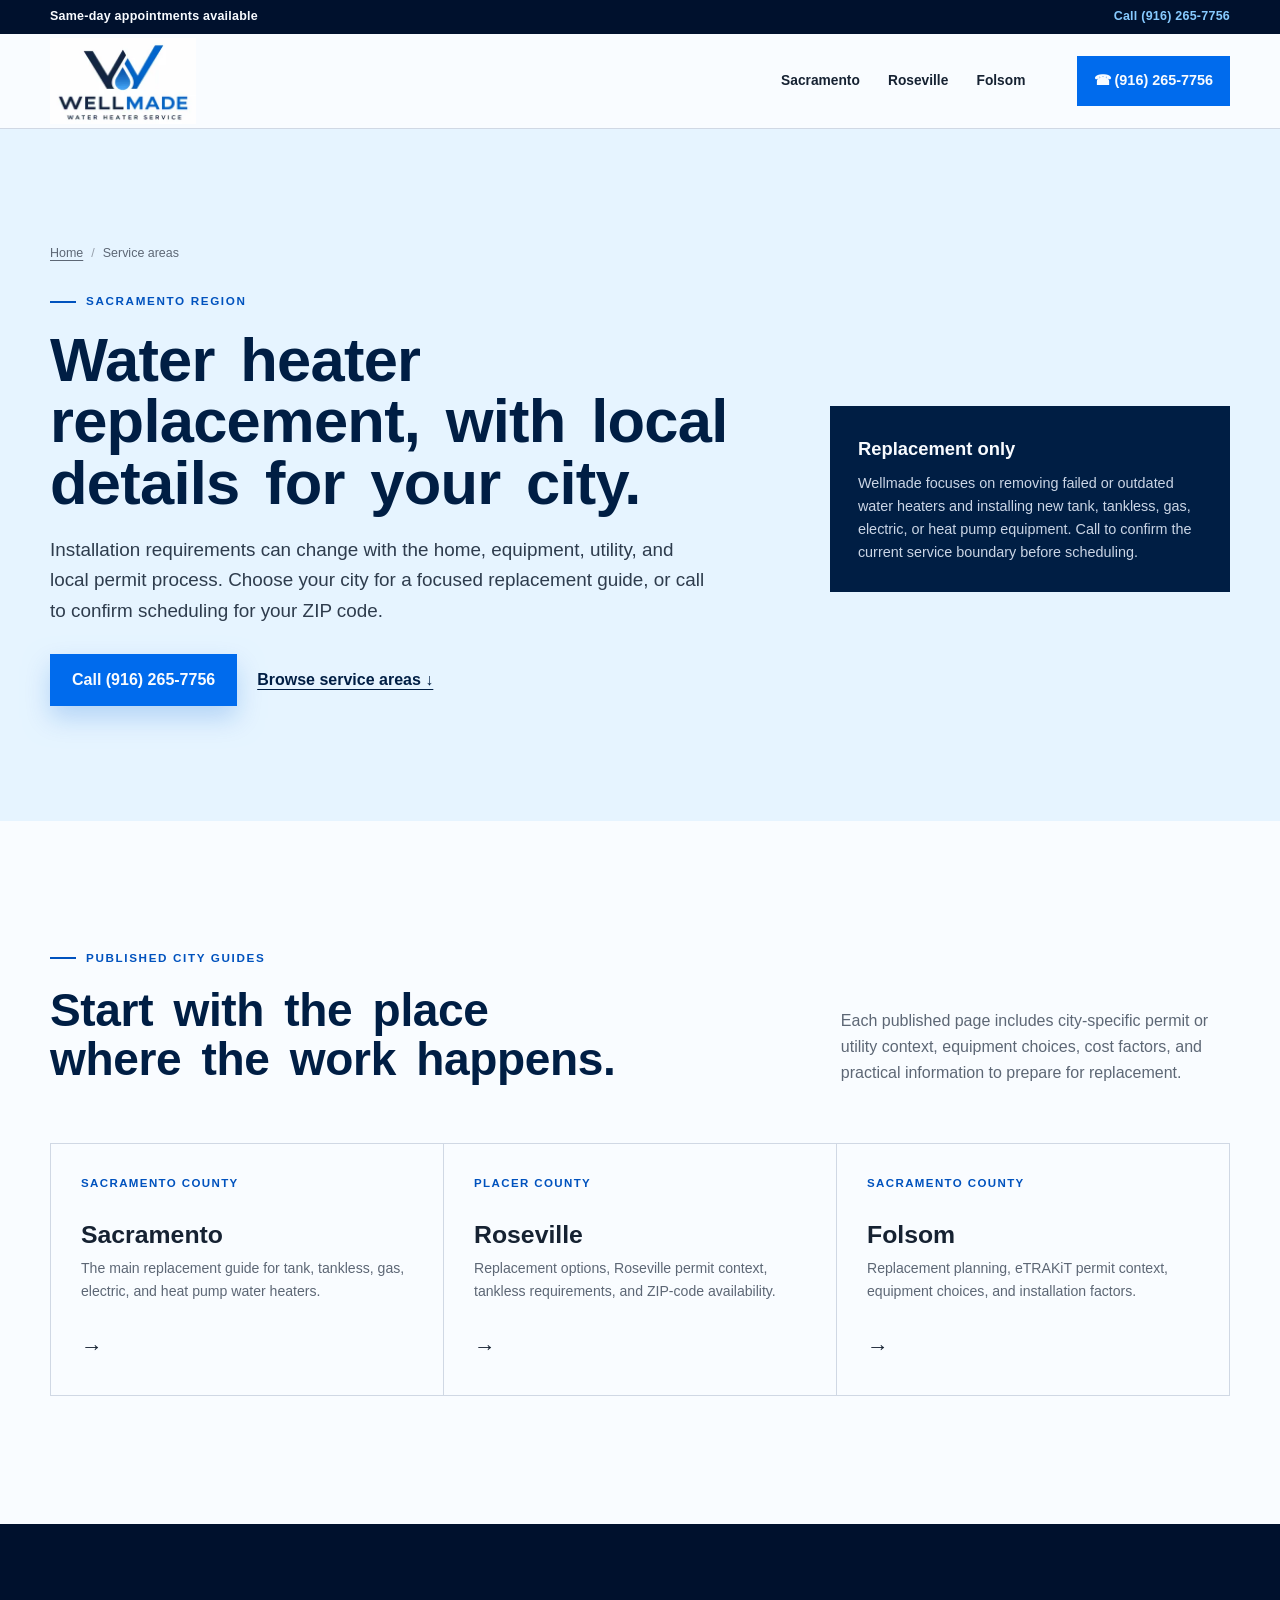
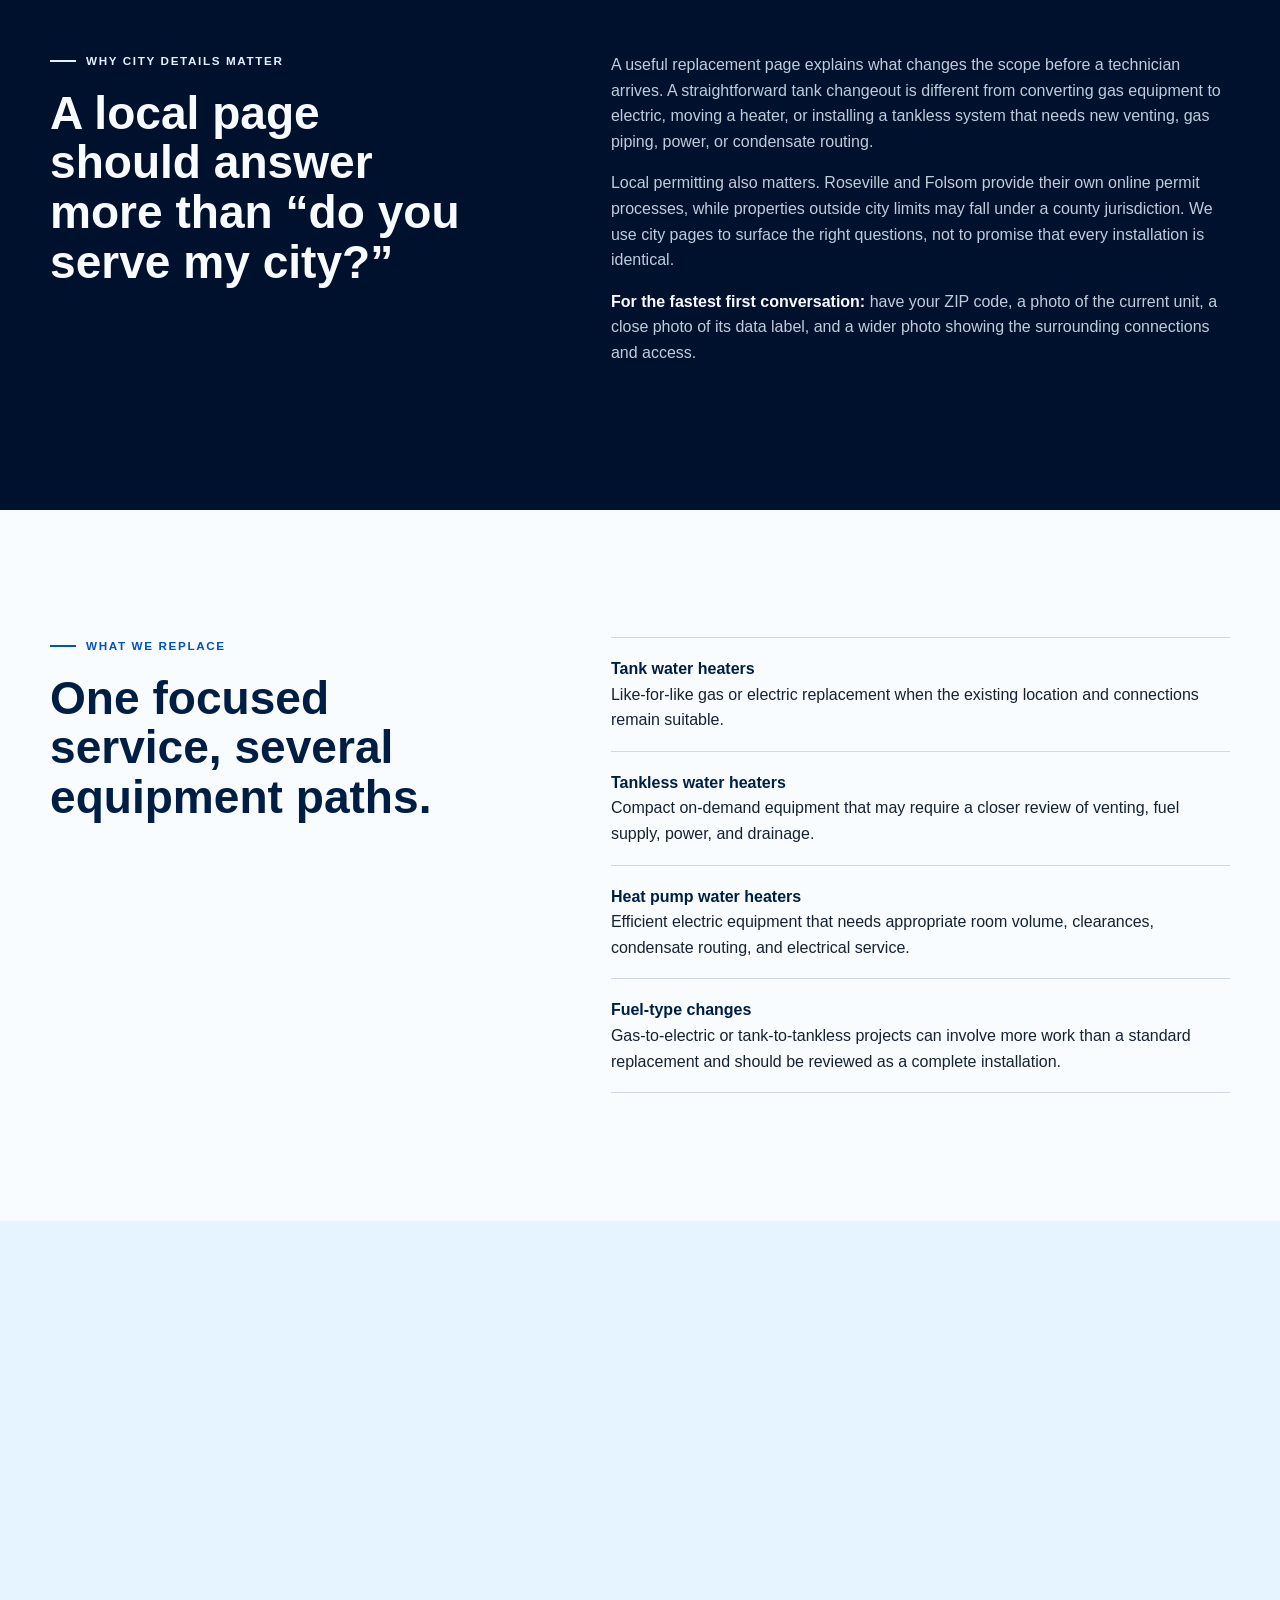
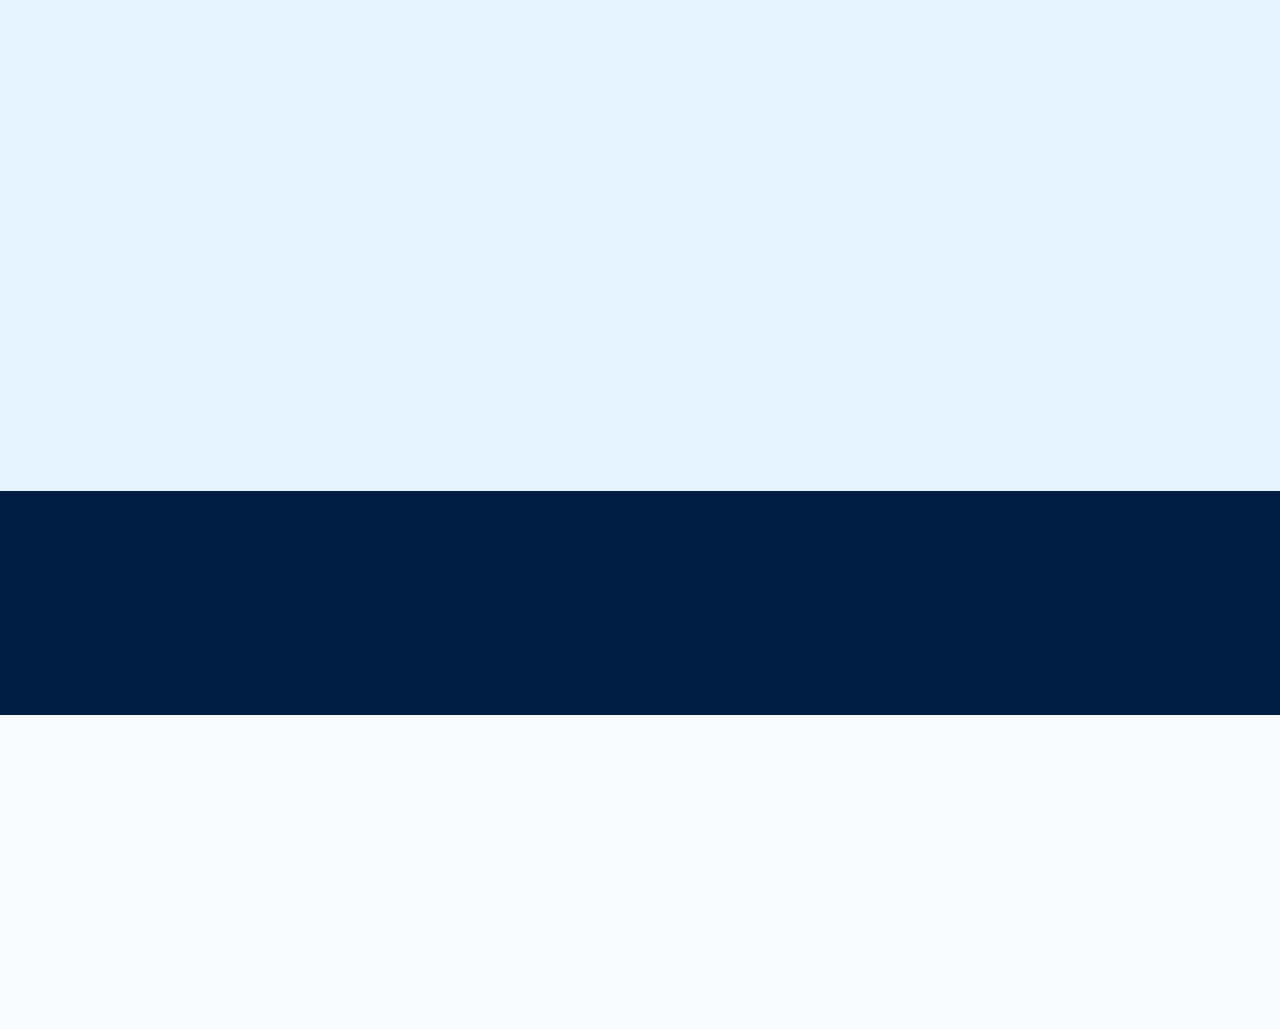
==== service-areas/index.html @ 2187ccc0 "Add Roseville and Folsom SEO landing pages" ====
<!doctype html>
<html lang="en">
<head>
  <meta charset="utf-8">
  <meta name="viewport" content="width=device-width, initial-scale=1">
  <title>Water Heater Replacement Service Areas | Wellmade</title>
  <meta name="description" content="Explore Wellmade water heater replacement service areas near Sacramento, including Roseville and Folsom. Check availability for your ZIP code.">
  <link rel="canonical" href="https://replacewaterheaters.com/service-areas/">
  <meta name="robots" content="index,follow,max-image-preview:large">
  <meta property="og:type" content="website">
  <meta property="og:title" content="Water Heater Replacement Service Areas | Wellmade">
  <meta property="og:description" content="Local water heater replacement pages for Sacramento-area homeowners.">
  <meta property="og:url" content="https://replacewaterheaters.com/service-areas/">
  <meta property="og:image" content="https://replacewaterheaters.com/assets/water-heater-hero-1536.webp">
  <meta name="theme-color" content="#075bd8">
  <link rel="icon" type="image/png" href="/assets/favicon.png">
  <link rel="stylesheet" href="/styles.css">
  <script type="application/ld+json">
  {"@context":"https://schema.org","@type":"CollectionPage","name":"Water Heater Replacement Service Areas","url":"https://replacewaterheaters.com/service-areas/","isPartOf":{"@type":"WebSite","name":"Wellmade Water Heater Service","url":"https://replacewaterheaters.com/"},"breadcrumb":{"@type":"BreadcrumbList","itemListElement":[{"@type":"ListItem","position":1,"name":"Home","item":"https://replacewaterheaters.com/"},{"@type":"ListItem","position":2,"name":"Service Areas","item":"https://replacewaterheaters.com/service-areas/"}]}}
  </script>
</head>
<body>
  <a class="skip-link" href="#main">Skip to main content</a>
  <div class="service-bar"><div class="shell service-bar__inner"><span>Same-day appointments available</span><a href="tel:+19162657756">Call (916) 265-7756</a></div></div>
  <header class="site-header">
    <div class="shell header-inner">
      <a class="brand" href="/" aria-label="Wellmade Water Heater Service home"><img src="/assets/wellmade-water-heater-logo-300.webp" alt="Wellmade Water Heater Service" width="300" height="300"></a>
      <nav class="desktop-nav" aria-label="Primary navigation"><a href="/">Sacramento</a><a href="/service-areas/roseville-ca/">Roseville</a><a href="/service-areas/folsom-ca/">Folsom</a></nav>
      <a class="header-call" href="tel:+19162657756" aria-label="Call (916) 265-7756"><span aria-hidden="true">☎</span> (916) 265-7756</a>
    </div>
  </header>
  <main id="main">
    <section class="page-hero">
      <div class="shell">
        <ol class="breadcrumbs" aria-label="Breadcrumb"><li><a href="/">Home</a></li><li>Service areas</li></ol>
        <div class="page-hero__grid">
          <div class="page-hero__copy">
            <p class="eyebrow"><span></span>Sacramento region</p>
            <h1>Water heater replacement, with local details for your city.</h1>
            <p>Installation requirements can change with the home, equipment, utility, and local permit process. Choose your city for a focused replacement guide, or call to confirm scheduling for your ZIP code.</p>
            <div class="page-hero__actions"><a class="button button--primary" href="tel:+19162657756">Call (916) 265-7756</a><a class="text-link" href="#areas">Browse service areas ↓</a></div>
          </div>
          <aside class="page-hero__note"><strong>Replacement only</strong><p>Wellmade focuses on removing failed or outdated water heaters and installing new tank, tankless, gas, electric, or heat pump equipment. Call to confirm the current service boundary before scheduling.</p></aside>
        </div>
      </div>
    </section>

    <section class="section" id="areas">
      <div class="shell">
        <div class="section-heading section-heading--split areas-heading">
          <div><p class="eyebrow"><span></span>Published city guides</p><h2>Start with the place where the work happens.</h2></div>
          <p>Each published page includes city-specific permit or utility context, equipment choices, cost factors, and practical information to prepare for replacement.</p>
        </div>
        <div class="area-directory">
          <a class="area-link" href="/"><span class="area-link__place">Sacramento County</span><div><h2>Sacramento</h2><p>The main replacement guide for tank, tankless, gas, electric, and heat pump water heaters.</p></div><span class="area-link__arrow" aria-hidden="true">→</span></a>
          <a class="area-link" href="/service-areas/roseville-ca/"><span class="area-link__place">Placer County</span><div><h2>Roseville</h2><p>Replacement options, Roseville permit context, tankless requirements, and ZIP-code availability.</p></div><span class="area-link__arrow" aria-hidden="true">→</span></a>
          <a class="area-link" href="/service-areas/folsom-ca/"><span class="area-link__place">Sacramento County</span><div><h2>Folsom</h2><p>Replacement planning, eTRAKiT permit context, equipment choices, and installation factors.</p></div><span class="area-link__arrow" aria-hidden="true">→</span></a>
        </div>
      </div>
    </section>

    <section class="section local-detail">
      <div class="shell content-grid">
        <div><p class="eyebrow eyebrow--light"><span></span>Why city details matter</p><h2>A local page should answer more than “do you serve my city?”</h2></div>
        <div class="prose">
          <p>A useful replacement page explains what changes the scope before a technician arrives. A straightforward tank changeout is different from converting gas equipment to electric, moving a heater, or installing a tankless system that needs new venting, gas piping, power, or condensate routing.</p>
          <p>Local permitting also matters. Roseville and Folsom provide their own online permit processes, while properties outside city limits may fall under a county jurisdiction. We use city pages to surface the right questions, not to promise that every installation is identical.</p>
          <p><strong>For the fastest first conversation:</strong> have your ZIP code, a photo of the current unit, a close photo of its data label, and a wider photo showing the surrounding connections and access.</p>
        </div>
      </div>
    </section>

    <section class="section">
      <div class="shell content-grid">
        <div><p class="eyebrow"><span></span>What we replace</p><h2>One focused service, several equipment paths.</h2></div>
        <ul class="fact-list">
          <li><strong>Tank water heaters</strong>Like-for-like gas or electric replacement when the existing location and connections remain suitable.</li>
          <li><strong>Tankless water heaters</strong>Compact on-demand equipment that may require a closer review of venting, fuel supply, power, and drainage.</li>
          <li><strong>Heat pump water heaters</strong>Efficient electric equipment that needs appropriate room volume, clearances, condensate routing, and electrical service.</li>
          <li><strong>Fuel-type changes</strong>Gas-to-electric or tank-to-tankless projects can involve more work than a standard replacement and should be reviewed as a complete installation.</li>
        </ul>
      </div>
    </section>

    <section class="section cost">
      <div class="shell content-grid">
        <div><p class="eyebrow"><span></span>Before scheduling</p><h2>Four details make a replacement request easier to evaluate.</h2></div>
        <div class="prose">
          <h3>Your exact location</h3><p>A city name is a useful start, but the address determines the permit jurisdiction, utility territory, and whether the day’s route reaches the property. Call with the ZIP code before assuming that a nearby-city page guarantees coverage.</p>
          <h3>The existing equipment</h3><p>Identify whether the current heater is a gas tank, electric tank, tankless, or heat pump system. A clear photo of the manufacturer label provides capacity and model information without requiring you to interpret it.</p>
          <h3>The installation area</h3><p>A wide photo should show the floor, walls, venting, water lines, shutoffs, drain route, nearby outlet, and access path. The surrounding space often reveals more about the replacement scope than a close photo of the tank alone.</p>
          <h3>The replacement goal</h3><p>Tell us whether you want the most direct compatible replacement or want to consider a tankless, electric, or heat pump alternative. A conversion can be reviewed early, before equipment is selected or an appointment is scheduled.</p>
        </div>
      </div>
    </section>

    <section class="final-cta"><div class="shell final-cta__inner"><div><p class="eyebrow eyebrow--light"><span></span>Not sure which page applies?</p><h2>Start with your ZIP code.</h2></div><a class="final-cta__phone" href="tel:+19162657756"><span>Check availability</span>(916) 265-7756</a></div></section>
  </main>
  <footer class="site-footer"><div class="shell footer__grid"><div class="footer-brand"><img src="/assets/wellmade-water-heater-logo-300.webp" alt="Wellmade Water Heater Service" width="300" height="300" loading="lazy"><p>Water heater replacement in Sacramento and surrounding communities.</p></div><div><h2>Service areas</h2><a href="/">Sacramento</a><a href="/service-areas/roseville-ca/">Roseville</a><a href="/service-areas/folsom-ca/">Folsom</a></div><div><h2>Contact</h2><a href="tel:+19162657756">(916) 265-7756</a></div></div><div class="shell footer-bottom"><span>© <span id="year">2026</span> Wellmade Water Heater Service</span><a href="/sitemap.xml">Sitemap</a></div></footer>
  <div class="mobile-cta" aria-label="Quick contact"><a href="tel:+19162657756">Call now</a><a href="/service-areas/roseville-ca/">Roseville</a></div>
  <script src="/script.js" defer></script>
</body>
</html>
---- styles.css ----
:root {
  --navy: oklch(24% 0.08 254);
  --navy-deep: oklch(18% 0.065 254);
  --blue: oklch(55% 0.22 255);
  --blue-dark: oklch(46% 0.19 255);
  --sky: oklch(96% 0.025 250);
  --ink: oklch(25% 0.035 255);
  --muted: oklch(51% 0.025 255);
  --line: oklch(88% 0.018 255);
  --paper: oklch(99% 0.006 255);
  --white: oklch(98.8% 0.006 255);
  --success: oklch(49% 0.12 155);
  --shell: min(1180px, calc(100vw - 40px));
  --shadow: 0 24px 70px oklch(18% 0.05 255 / 0.16);
}

* { box-sizing: border-box; }
html { scroll-behavior: smooth; }
body { margin: 0; font-family: Arial, Helvetica, sans-serif; color: var(--ink); background: var(--paper); line-height: 1.6; }
img { display: block; max-width: 100%; }
a { color: inherit; }
button, input, select, textarea { font: inherit; }
button, a { -webkit-tap-highlight-color: transparent; }
:focus-visible { outline: 3px solid oklch(76% 0.16 250); outline-offset: 3px; }
.shell { width: var(--shell); margin-inline: auto; }
.skip-link { position: fixed; z-index: 100; left: 16px; top: 12px; padding: 10px 14px; background: var(--paper); color: var(--navy); transform: translateY(-150%); }
.skip-link:focus { transform: translateY(0); }

.service-bar { background: var(--navy-deep); color: var(--white); font-size: 0.78rem; font-weight: 600; letter-spacing: 0.02em; }
.service-bar__inner { min-height: 34px; display: flex; justify-content: space-between; align-items: center; }
.service-bar a { color: oklch(82% 0.12 250); text-decoration: none; }
.site-header { position: relative; z-index: 20; background: var(--paper); border-bottom: 1px solid var(--line); }
.header-inner { height: 94px; display: flex; align-items: center; gap: clamp(20px, 4vw, 52px); }
.brand { position: relative; flex: 0 0 150px; width: 150px; height: 86px; overflow: hidden; color: var(--navy); text-decoration: none; }
.brand img { position: absolute; width: 146px; height: 146px; max-width: none; left: 0; top: -27px; }
.desktop-nav { display: flex; align-items: center; gap: clamp(16px, 2.2vw, 30px); margin-left: auto; }
.desktop-nav a { font-size: 0.86rem; font-weight: 600; text-decoration: none; color: var(--ink); }
.desktop-nav a:hover { color: var(--blue-dark); }
.header-call { flex: 0 0 auto; padding: 13px 17px; background: var(--blue); color: var(--white); text-decoration: none; font-weight: 700; font-size: 0.9rem; }

.hero { min-height: 680px; position: relative; overflow: hidden; background: linear-gradient(90deg, var(--sky) 0 55%, transparent 55%); }
.hero__image { position: absolute; inset: 0 0 0 50%; overflow: hidden; }
.hero__image img { width: 100%; height: 100%; object-fit: cover; object-position: center; }
.hero__image::after { content: ""; position: absolute; inset: 0; background: linear-gradient(90deg, var(--sky) 0%, transparent 30%); }
.hero__grid { min-height: 680px; position: relative; display: grid; grid-template-columns: minmax(0, 1.05fr) minmax(370px, 0.72fr); align-items: center; gap: clamp(40px, 7vw, 100px); padding-block: 70px; }
.hero__copy { max-width: 650px; }
.eyebrow { display: flex; align-items: center; gap: 10px; margin: 0 0 18px; color: var(--blue-dark); font-size: 0.73rem; font-weight: 800; letter-spacing: 0.14em; text-transform: uppercase; }
.eyebrow span { width: 26px; height: 2px; background: currentColor; }
.eyebrow--light { color: oklch(95% 0.025 250); }
h1, h2, h3, p { margin-top: 0; }
h1 { max-width: 680px; margin-bottom: 22px; color: var(--navy); font-size: clamp(2.4rem, 4.8vw, 4.3rem); line-height: 1; letter-spacing: -0.012em; word-spacing: 0.15em; font-weight: 800; text-wrap: balance; }
.hero__lead { max-width: 610px; margin-bottom: 28px; color: oklch(35% 0.035 255); font-size: clamp(1.05rem, 1.7vw, 1.28rem); line-height: 1.55; }
.hero__actions { display: flex; align-items: center; gap: 24px; flex-wrap: wrap; }
.button { min-height: 52px; display: inline-flex; align-items: center; justify-content: center; border: 0; padding: 13px 22px; font-weight: 700; text-decoration: none; cursor: pointer; transition: transform 180ms cubic-bezier(.22,1,.36,1), background 180ms ease; }
.button:hover { transform: translateY(-2px); }
.button--primary { background: var(--blue); color: var(--white); box-shadow: 0 12px 26px oklch(51% 0.2 255 / 0.22); }
.button--primary:hover, .button--submit:hover { background: var(--blue-dark); }
.text-link { color: var(--navy); font-weight: 700; text-underline-offset: 4px; }
.hero__facts { display: flex; flex-wrap: wrap; gap: 14px 24px; margin: 34px 0 0; padding: 0; list-style: none; font-size: 0.82rem; font-weight: 600; color: var(--muted); }
.hero__facts li { display: flex; gap: 8px; align-items: center; }
.hero__facts li::before { content: ""; width: 7px; height: 7px; background: var(--blue); border-radius: 50%; }

.request-form { align-self: center; padding: 30px; background: var(--paper); box-shadow: var(--shadow); border: 1px solid oklch(91% 0.01 255); }
.form-kicker { margin-bottom: 5px; color: var(--blue-dark); font-size: 0.72rem; font-weight: 800; letter-spacing: 0.11em; text-transform: uppercase; }
.form-heading h2 { margin-bottom: 8px; font-size: 1.35rem; line-height: 1.18; color: var(--navy); letter-spacing: 0; word-spacing: 0.12em; }
.form-heading > p:last-child { margin-bottom: 20px; color: var(--muted); font-size: 0.85rem; line-height: 1.45; }
.field-row { display: grid; grid-template-columns: 1fr 1fr; gap: 12px; }
.field { margin-bottom: 13px; }
.field label { display: block; margin-bottom: 6px; font-size: 0.72rem; font-weight: 700; color: var(--ink); }
.field label span { color: var(--muted); font-weight: 500; }
.field input, .field select, .field textarea { width: 100%; min-height: 45px; border: 1px solid var(--line); border-radius: 0; background: var(--white); color: var(--ink); padding: 10px 11px; font-size: 0.84rem; }
.field textarea { resize: vertical; }
.field input:focus, .field select:focus, .field textarea:focus { border-color: var(--blue); outline: 2px solid oklch(87% 0.07 250); outline-offset: 0; }
.button--submit { width: 100%; margin-top: 3px; background: var(--blue); color: var(--white); }
.form-note { margin: 10px 0 0; color: var(--muted); font-size: 0.7rem; line-height: 1.4; text-align: center; }
.form-error { margin: 0 0 10px; color: oklch(48% 0.19 25); font-size: 0.78rem; font-weight: 600; }

.intent-strip { background: var(--navy); color: var(--white); }
.intent-strip__grid { min-height: 90px; display: grid; grid-template-columns: 1.1fr repeat(3, 1fr); align-items: center; gap: 20px; }
.intent-strip p { margin: 0; color: oklch(78% 0.08 250); font-size: 0.72rem; font-weight: 800; letter-spacing: 0.12em; text-transform: uppercase; }
.intent-strip strong { padding-left: 20px; border-left: 1px solid oklch(60% 0.05 255 / 0.45); font-size: 0.87rem; }

.intent-strip, .section, .final-cta, .site-footer { content-visibility: auto; contain-intrinsic-size: auto 800px; }
.section { padding-block: clamp(80px, 10vw, 140px); }
.section-heading--split { display: grid; grid-template-columns: minmax(0, 1.15fr) minmax(300px, 0.65fr); gap: 8vw; align-items: end; margin-bottom: 58px; }
.section-heading h2, .cost h2, .faq h2 { margin-bottom: 0; color: var(--navy); font-size: clamp(2rem, 3.8vw, 3.65rem); line-height: 1.07; letter-spacing: -0.008em; word-spacing: 0.17em; text-wrap: balance; }
.section-heading--split > p { margin: 0; color: var(--muted); font-size: 1rem; }
.option-list { border-top: 1px solid var(--line); }
.option-row { display: grid; grid-template-columns: 70px minmax(0, 1fr) auto; gap: 28px; align-items: center; padding: 30px 0; border-bottom: 1px solid var(--line); }
.option-number { color: var(--blue); font-size: 0.78rem; font-weight: 800; }
.option-row h3 { margin-bottom: 4px; color: var(--navy); font-size: 1.25rem; }
.option-row p { max-width: 670px; margin: 0; color: var(--muted); font-size: 0.92rem; }
.option-tag { padding: 6px 10px; background: var(--sky); color: var(--blue-dark); font-size: 0.7rem; font-weight: 800; text-transform: uppercase; letter-spacing: 0.08em; }

.process { background: var(--navy-deep); color: var(--white); }
.process__grid { display: grid; grid-template-columns: 0.8fr 1fr; gap: 9vw; }
.process__intro h2, .service-area h2 { margin-bottom: 22px; font-size: clamp(2.1rem, 4vw, 3.8rem); line-height: 1.07; letter-spacing: -0.008em; word-spacing: 0.17em; color: var(--white); }
.process__intro > p:not(.eyebrow), .service-area__copy > p:not(.eyebrow) { color: oklch(95% 0.015 255); max-width: 520px; }
.button--light { margin-top: 14px; background: var(--white); color: var(--navy); }
.steps { margin: 0; padding: 0; list-style: none; }
.steps li { display: grid; grid-template-columns: 54px 1fr; gap: 20px; padding: 28px 0; border-top: 1px solid oklch(55% 0.05 255 / 0.38); }
.steps li:last-child { border-bottom: 1px solid oklch(55% 0.05 255 / 0.38); }
.steps li > span { width: 38px; height: 38px; display: grid; place-items: center; background: var(--blue); font-size: 0.8rem; font-weight: 800; }
.steps h3 { margin-bottom: 6px; font-size: 1.08rem; }
.steps p { margin: 0; color: oklch(75% 0.025 255); font-size: 0.9rem; }

.cost { background: var(--sky); }
.cost__grid { display: grid; grid-template-columns: 0.9fr 1fr; gap: 9vw; }
.cost__content > p { color: var(--muted); font-size: 1rem; }
.check-list { margin: 30px 0; padding: 0; list-style: none; border-top: 1px solid var(--line); }
.check-list li { position: relative; padding: 15px 0 15px 28px; border-bottom: 1px solid var(--line); font-weight: 600; font-size: 0.9rem; }
.check-list li::before { content: "✓"; position: absolute; left: 0; color: var(--blue); font-weight: 800; }
.cost__callout { padding: 22px; background: var(--paper); color: var(--ink) !important; font-weight: 600; border: 1px solid var(--line); }

.service-area { background: var(--blue-dark); color: var(--white); }
.service-area__grid { display: grid; grid-template-columns: 0.8fr 1fr; gap: 8vw; align-items: center; }
.city-list { display: grid; grid-template-columns: repeat(3, 1fr); border-top: 1px solid oklch(80% 0.08 250 / 0.45); border-left: 1px solid oklch(80% 0.08 250 / 0.45); }
.city-list span { padding: 18px 14px; border-right: 1px solid oklch(80% 0.08 250 / 0.45); border-bottom: 1px solid oklch(80% 0.08 250 / 0.45); font-size: 0.82rem; font-weight: 700; }

.faq__grid { display: grid; grid-template-columns: 0.65fr 1fr; gap: 9vw; }
.faq-list { border-top: 1px solid var(--line); }
.faq details { border-bottom: 1px solid var(--line); }
.faq summary { position: relative; padding: 22px 44px 22px 0; cursor: pointer; list-style: none; color: var(--navy); font-weight: 700; }
.faq summary::-webkit-details-marker { display: none; }
.faq summary::after { content: "+"; position: absolute; right: 4px; top: 17px; color: var(--blue); font-size: 1.5rem; font-weight: 400; }
.faq details[open] summary::after { content: "−"; }
.faq details p { max-width: 650px; padding: 0 42px 22px 0; margin: 0; color: var(--muted); font-size: 0.9rem; }

.final-cta { padding-block: 65px; background: var(--navy); color: var(--white); }
.final-cta__inner { display: flex; align-items: end; justify-content: space-between; gap: 30px; }
.final-cta h2 { margin: 0; font-size: clamp(2.15rem, 4.3vw, 4.3rem); line-height: 1.04; letter-spacing: -0.008em; word-spacing: 0.17em; }
.final-cta__phone { text-decoration: none; color: var(--white); font-size: clamp(1.5rem, 3vw, 2.7rem); font-weight: 800; letter-spacing: -0.03em; text-align: right; }
.final-cta__phone span { display: block; margin-bottom: 2px; color: oklch(78% 0.1 250); font-size: 0.7rem; letter-spacing: 0.12em; text-transform: uppercase; }

.site-footer { padding: 58px 0 26px; background: var(--paper); }
.footer__grid { display: grid; grid-template-columns: 1.7fr repeat(3, 1fr); gap: 50px; }
.footer-brand img { width: 150px; height: 92px; object-fit: contain; object-position: left center; }
.footer-brand p { max-width: 330px; color: var(--muted); font-size: 0.85rem; }
.footer__grid h2 { margin-bottom: 14px; color: var(--navy); font-size: 0.78rem; letter-spacing: 0.1em; text-transform: uppercase; }
.footer__grid > div:not(.footer-brand) { display: flex; flex-direction: column; align-items: flex-start; }
.footer__grid a { margin-bottom: 8px; color: var(--muted); font-size: 0.83rem; text-underline-offset: 4px; }
.footer-bottom { display: flex; justify-content: space-between; gap: 20px; padding-top: 25px; margin-top: 36px; border-top: 1px solid var(--line); color: var(--muted); font-size: 0.72rem; }
.mobile-cta { display: none; }

/* Service-area and city landing pages */
.page-hero { padding-block: clamp(72px, 9vw, 118px); background: var(--sky); }
.breadcrumbs { margin: 0 0 28px; padding: 0; display: flex; flex-wrap: wrap; gap: 8px; list-style: none; color: var(--muted); font-size: 0.78rem; }
.breadcrumbs li:not(:last-child)::after { content: "/"; margin-left: 8px; color: oklch(70% 0.02 255); }
.breadcrumbs a { text-underline-offset: 3px; }
.page-hero__grid { display: grid; grid-template-columns: minmax(0, 1.05fr) minmax(340px, 0.62fr); gap: clamp(46px, 8vw, 110px); align-items: center; }
.page-hero__grid > *, .content-grid > * { min-width: 0; }
.page-hero h1 { max-width: 760px; }
.page-hero__copy > p:not(.eyebrow) { max-width: 660px; color: oklch(35% 0.035 255); font-size: clamp(1rem, 1.5vw, 1.18rem); }
.page-hero__actions { display: flex; gap: 20px; flex-wrap: wrap; margin-top: 28px; align-items: center; }
.page-hero__note { padding: 28px; background: var(--navy); color: var(--white); }
.page-hero__note strong { display: block; margin-bottom: 8px; font-size: 1.15rem; }
.page-hero__note p { margin: 0; color: oklch(87% 0.025 255); font-size: 0.9rem; }
.content-grid { display: grid; grid-template-columns: minmax(0, 0.72fr) minmax(0, 1fr); gap: clamp(48px, 9vw, 120px); align-items: start; }
.content-grid h2, .areas-heading h2 { color: var(--navy); font-size: clamp(2rem, 3.6vw, 3.45rem); line-height: 1.08; text-wrap: balance; }
.prose { max-width: 72ch; }
.prose h3 { margin: 32px 0 10px; color: var(--navy); font-size: 1.2rem; }
.prose p, .prose li { color: var(--muted); }
.prose strong { color: var(--ink); }
.fact-list { margin: 0; padding: 0; list-style: none; border-top: 1px solid var(--line); }
.fact-list li { padding: 18px 0; border-bottom: 1px solid var(--line); }
.fact-list strong { display: block; color: var(--navy); }
.local-detail { background: var(--navy-deep); color: var(--white); }
.local-detail .content-grid h2 { color: var(--white); }
.local-detail .prose p, .local-detail .prose li { color: oklch(84% 0.025 255); }
.local-detail .prose strong { color: var(--white); }
.source-note { margin-top: 22px; font-size: 0.78rem; }
.source-note a { color: oklch(84% 0.12 250); text-underline-offset: 3px; }
.area-directory { display: grid; grid-template-columns: repeat(auto-fit, minmax(270px, 1fr)); border-top: 1px solid var(--line); border-left: 1px solid var(--line); }
.area-link { min-height: 230px; display: flex; flex-direction: column; justify-content: space-between; gap: 28px; padding: 30px; border-right: 1px solid var(--line); border-bottom: 1px solid var(--line); text-decoration: none; transition: background 180ms ease, color 180ms ease; }
.area-link:hover { background: var(--navy); color: var(--white); }
.area-link__place { color: var(--blue-dark); font-size: 0.72rem; font-weight: 800; letter-spacing: 0.12em; text-transform: uppercase; }
.area-link:hover .area-link__place { color: oklch(82% 0.12 250); }
.area-link h2 { margin: 0; color: inherit; font-size: 1.55rem; line-height: 1.15; }
.area-link p { margin: 8px 0 0; color: var(--muted); font-size: 0.88rem; }
.area-link:hover p { color: oklch(84% 0.025 255); }
.area-link__arrow { font-size: 1.35rem; }
.area-link--pending { cursor: default; }
.area-link--pending:hover { background: inherit; color: inherit; }
.related-links { display: flex; flex-wrap: wrap; gap: 10px; margin-top: 26px; }
.related-links a { padding: 9px 12px; border: 1px solid var(--line); color: var(--navy); font-size: 0.82rem; font-weight: 700; text-decoration: none; }
.related-links a:hover { border-color: var(--blue); color: var(--blue-dark); }
.page-form { background: var(--paper); }

@media (max-width: 760px) {
  body { overflow-x: hidden; }
  .page-hero { padding-block: 48px 64px; }
  .page-hero__grid, .content-grid { width: 100%; max-width: 100%; grid-template-columns: minmax(0, 1fr); gap: 38px; }
  .page-hero__copy, .page-hero__copy > p, .page-hero h1 { width: 100%; max-width: 100%; overflow-wrap: break-word; }
  .page-hero__actions .button, .page-hero__actions .text-link { width: 100%; text-align: center; }
  .area-link { min-height: 190px; }
}

@media (max-width: 980px) {
  .desktop-nav { display: none; }
  .header-call { margin-left: auto; }
  .hero { background: var(--sky); }
  .hero__image { inset: 0 0 0 58%; opacity: 0.55; }
  .hero__grid { grid-template-columns: minmax(0, 1fr) minmax(340px, 0.72fr); gap: 30px; }
  h1 { font-size: clamp(2.4rem, 5.2vw, 3.7rem); }
  .process__grid, .service-area__grid { gap: 5vw; }
}

@media (max-width: 760px) {
  :root { --shell: min(100% - 30px, 620px); }
  body { padding-bottom: 62px; }
  .service-bar__inner { justify-content: center; }
  .service-bar__inner span { display: none; }
  .header-inner { height: 84px; }
  .brand { flex-basis: 134px; width: 134px; height: 80px; }
  .brand img { width: 130px; height: 130px; top: -25px; }
  .header-call { padding: 10px 12px; font-size: 0; }
  .header-call span { font-size: 1.1rem; }
  .hero { min-height: auto; background: var(--sky); }
  .hero__image { position: relative; inset: auto; height: 320px; opacity: 1; }
  .hero__image img { object-position: 63% center; }
  .hero__image::after { background: linear-gradient(0deg, var(--sky), transparent 35%); }
  .hero__grid { min-height: auto; display: flex; flex-direction: column; align-items: stretch; padding: 0 0 48px; margin-top: -38px; }
  .hero__copy { position: relative; z-index: 2; }
  h1 { font-size: clamp(2.25rem, 9.5vw, 3.5rem); }
  .hero__lead { font-size: 1rem; }
  .hero__actions .button { width: 100%; }
  .text-link { width: 100%; text-align: center; }
  .hero__facts { gap: 10px; flex-direction: column; }
  .request-form { padding: 24px 18px; }
  .field-row { grid-template-columns: 1fr; gap: 0; }
  .intent-strip__grid { min-height: auto; padding-block: 22px; display: grid; grid-template-columns: 1fr; gap: 10px; }
  .intent-strip strong { padding: 8px 0; border-left: 0; border-top: 1px solid oklch(60% 0.05 255 / 0.4); }
  .section { padding-block: 76px; }
  .section-heading--split, .process__grid, .cost__grid, .service-area__grid, .faq__grid { grid-template-columns: 1fr; gap: 42px; }
  .section-heading--split { margin-bottom: 40px; }
  .section-heading h2, .cost h2, .faq h2, .process__intro h2, .service-area h2 { font-size: clamp(2rem, 9.5vw, 3.1rem); }
  .option-row { grid-template-columns: 40px 1fr; gap: 16px; align-items: start; }
  .option-tag { grid-column: 2; justify-self: start; }
  .city-list { grid-template-columns: repeat(2, 1fr); }
  .final-cta__inner { align-items: flex-start; flex-direction: column; }
  .final-cta__phone { text-align: left; }
  .footer__grid { grid-template-columns: 1fr 1fr; }
  .footer-brand { grid-column: 1 / -1; }
  .mobile-cta { position: fixed; z-index: 50; inset: auto 0 0; height: 62px; display: grid; grid-template-columns: 1fr 1fr; background: var(--paper); box-shadow: 0 -10px 30px oklch(20% 0.04 255 / 0.15); }
  .mobile-cta a { display: grid; place-items: center; text-decoration: none; font-size: 0.82rem; font-weight: 800; }
  .mobile-cta a:first-child { background: var(--blue); color: var(--white); }
  .mobile-cta a:last-child { color: var(--navy); }
}

@media (prefers-reduced-motion: reduce) {
  html { scroll-behavior: auto; }
  *, *::before, *::after { scroll-behavior: auto !important; transition-duration: 0.01ms !important; }
}
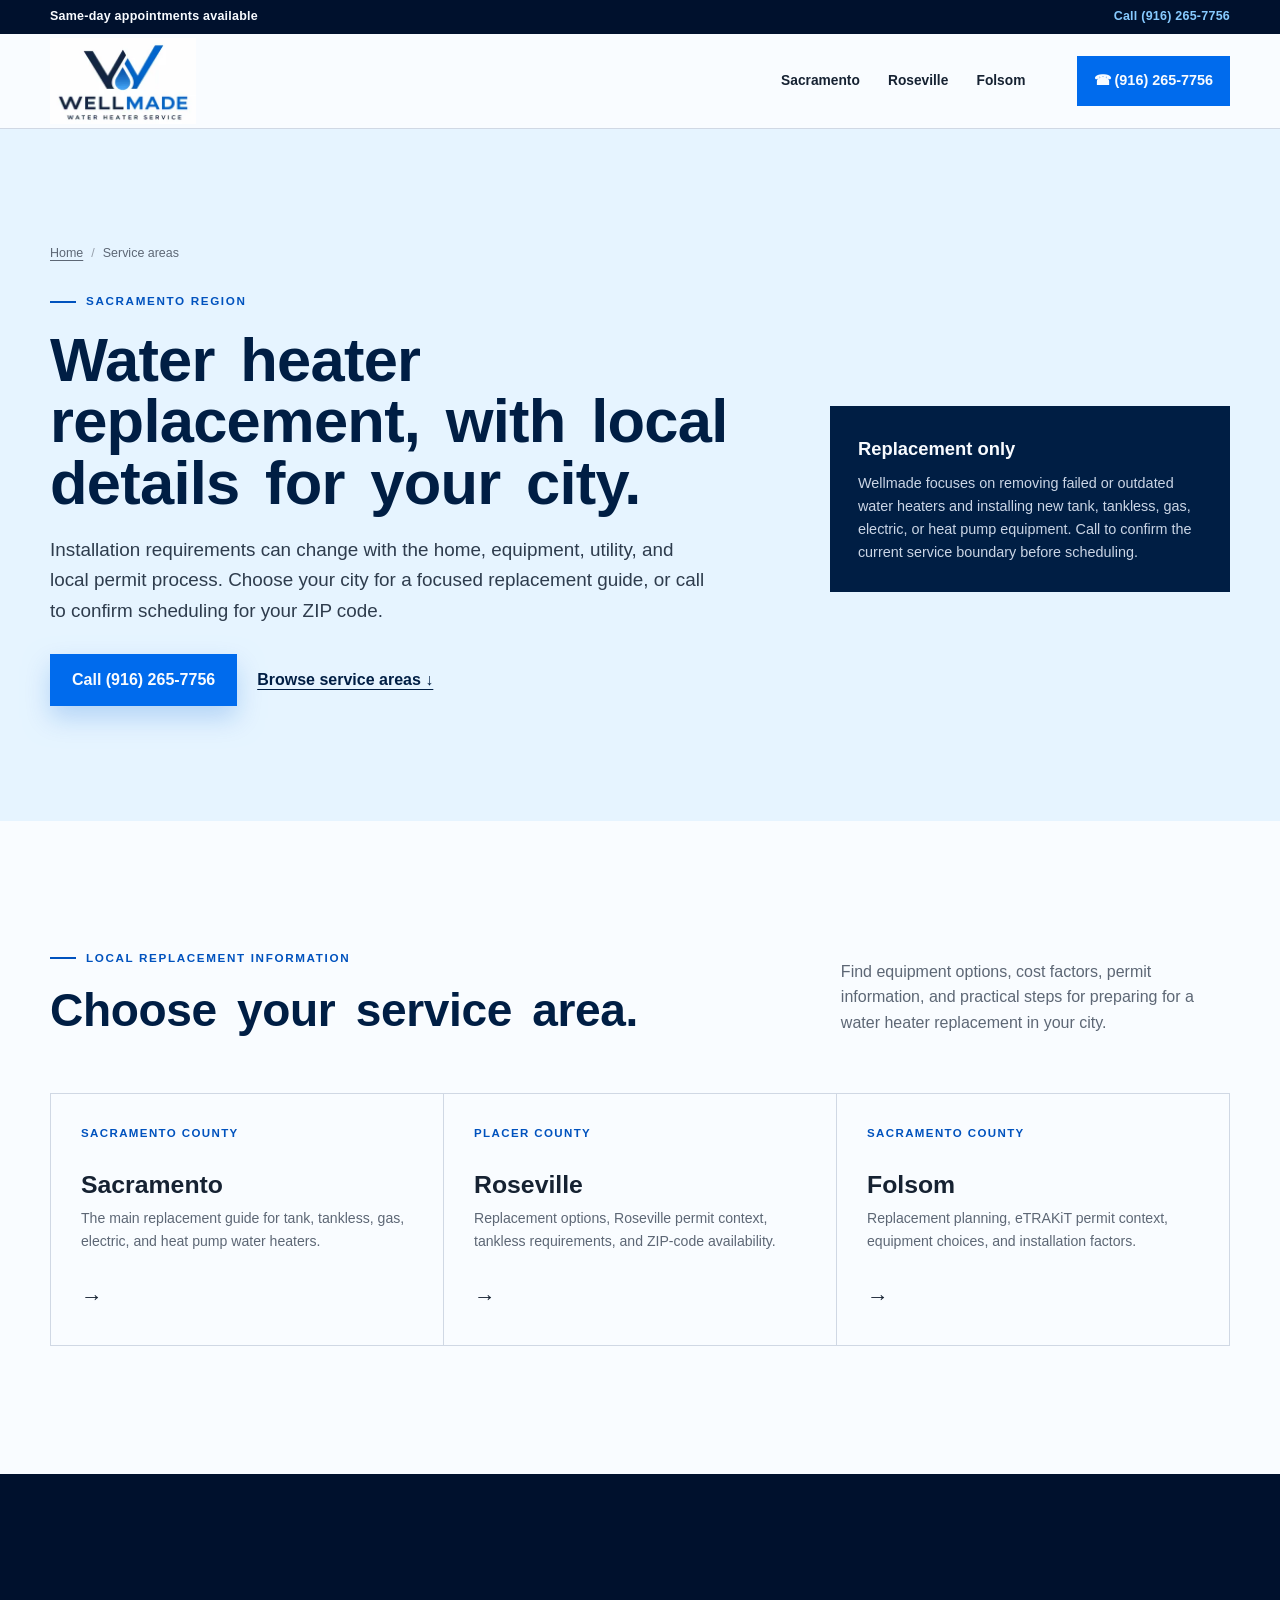
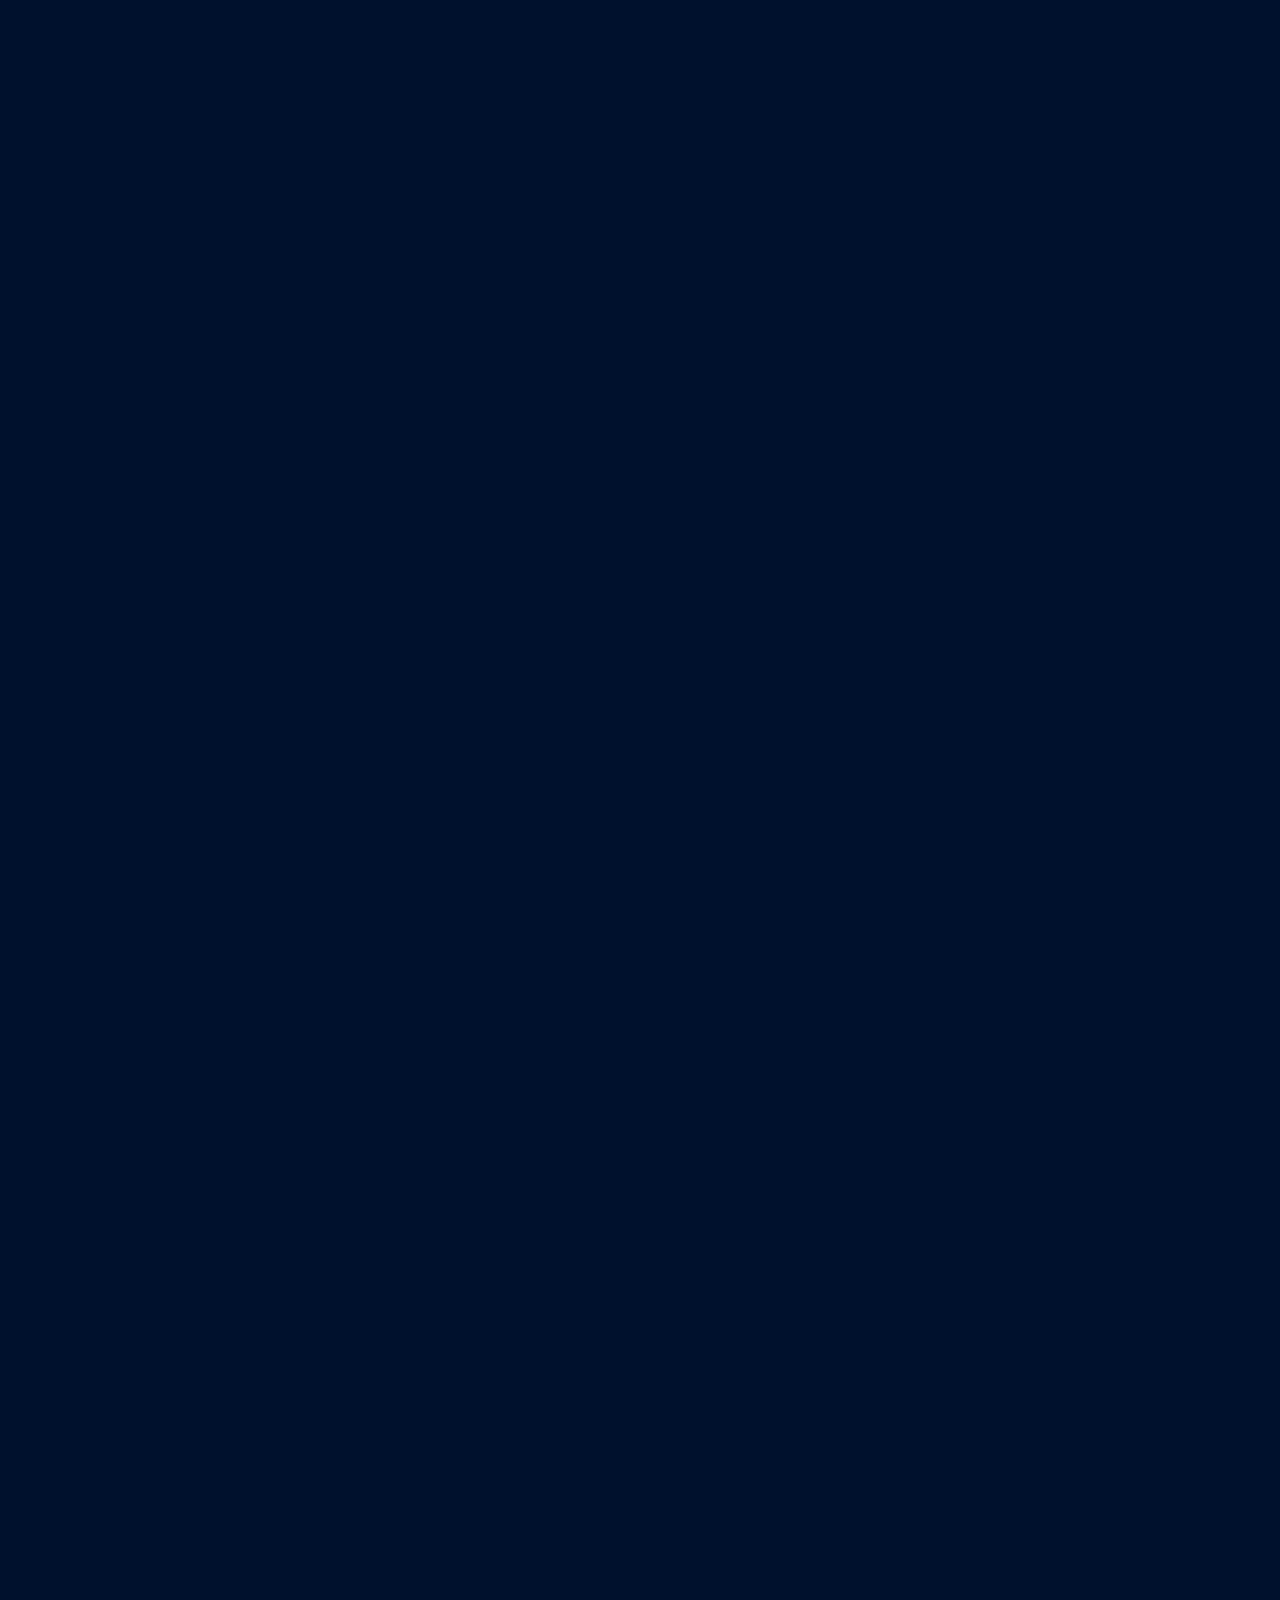
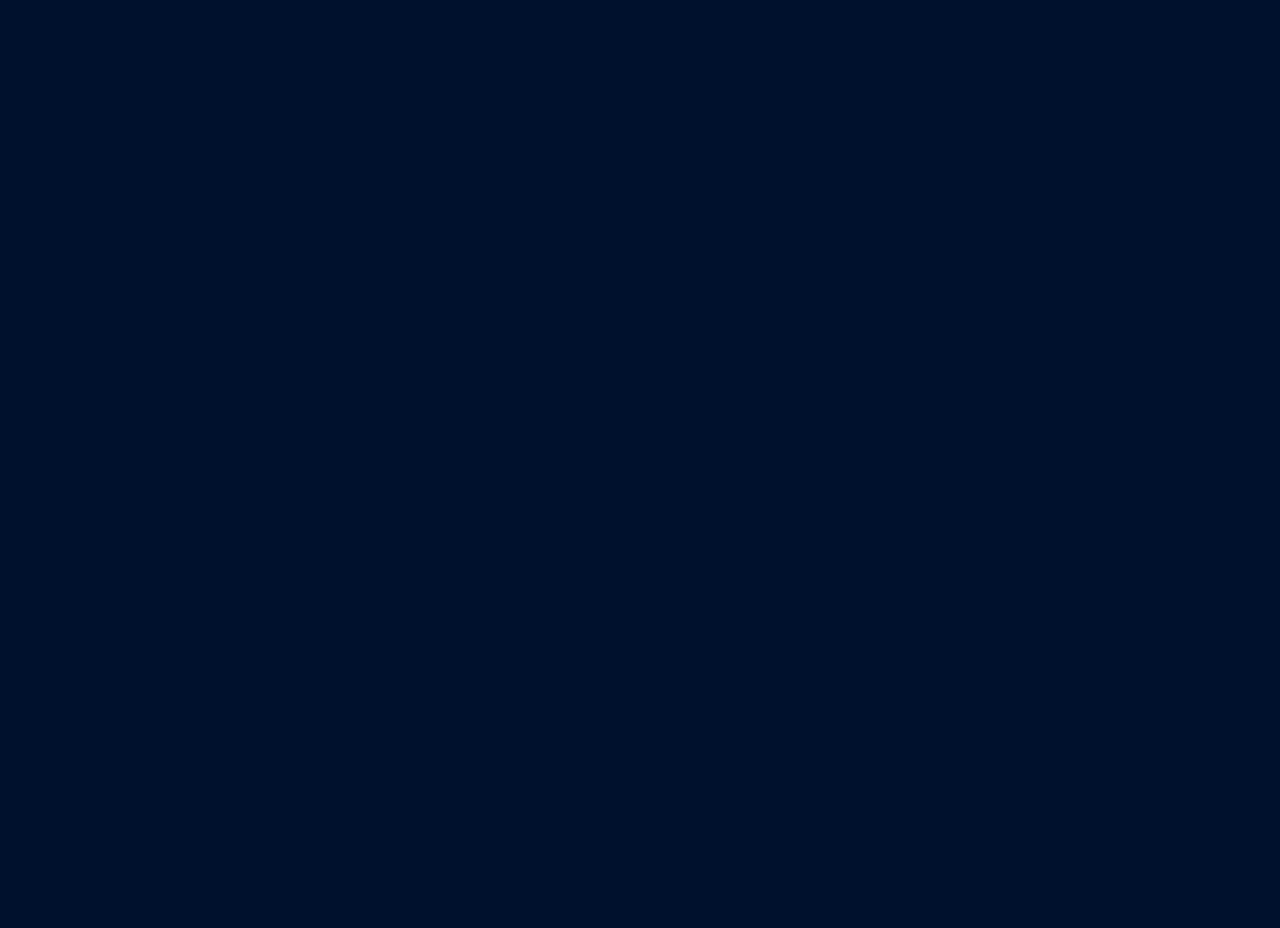
==== commit 493e5bab: "Rewrite service area copy for homeowners" ====
--- a/service-areas/index.html
+++ b/service-areas/index.html
@@ -48,8 +48,8 @@
     <section class="section" id="areas">
       <div class="shell">
         <div class="section-heading section-heading--split areas-heading">
-          <div><p class="eyebrow"><span></span>Published city guides</p><h2>Start with the place where the work happens.</h2></div>
-          <p>Each published page includes city-specific permit or utility context, equipment choices, cost factors, and practical information to prepare for replacement.</p>
+          <div><p class="eyebrow"><span></span>Local replacement information</p><h2>Choose your service area.</h2></div>
+          <p>Find equipment options, cost factors, permit information, and practical steps for preparing for a water heater replacement in your city.</p>
         </div>
         <div class="area-directory">
           <a class="area-link" href="/"><span class="area-link__place">Sacramento County</span><div><h2>Sacramento</h2><p>The main replacement guide for tank, tankless, gas, electric, and heat pump water heaters.</p></div><span class="area-link__arrow" aria-hidden="true">→</span></a>
@@ -61,11 +61,11 @@
 
     <section class="section local-detail">
       <div class="shell content-grid">
-        <div><p class="eyebrow eyebrow--light"><span></span>Why city details matter</p><h2>A local page should answer more than “do you serve my city?”</h2></div>
+        <div><p class="eyebrow eyebrow--light"><span></span>Plan the replacement</p><h2>The installation depends on your home and current equipment.</h2></div>
         <div class="prose">
-          <p>A useful replacement page explains what changes the scope before a technician arrives. A straightforward tank changeout is different from converting gas equipment to electric, moving a heater, or installing a tankless system that needs new venting, gas piping, power, or condensate routing.</p>
-          <p>Local permitting also matters. Roseville and Folsom provide their own online permit processes, while properties outside city limits may fall under a county jurisdiction. We use city pages to surface the right questions, not to promise that every installation is identical.</p>
-          <p><strong>For the fastest first conversation:</strong> have your ZIP code, a photo of the current unit, a close photo of its data label, and a wider photo showing the surrounding connections and access.</p>
+          <p>A compatible tank replacement in the same location may be relatively straightforward. Changing from gas to electric, moving the heater, or installing a tankless system can require additional electrical work, gas piping, venting, drainage, or site preparation.</p>
+          <p>Your address also determines which city or county handles the permit. Roseville and Folsom have their own online permit systems, while properties outside city limits may use a different jurisdiction. We confirm the applicable requirements as part of planning the replacement.</p>
+          <p><strong>To get started:</strong> have your ZIP code, a photo of the current unit, a close photo of its data label, and a wider photo showing the surrounding connections and access.</p>
         </div>
       </div>
     </section>
@@ -86,7 +86,7 @@
       <div class="shell content-grid">
         <div><p class="eyebrow"><span></span>Before scheduling</p><h2>Four details make a replacement request easier to evaluate.</h2></div>
         <div class="prose">
-          <h3>Your exact location</h3><p>A city name is a useful start, but the address determines the permit jurisdiction, utility territory, and whether the day’s route reaches the property. Call with the ZIP code before assuming that a nearby-city page guarantees coverage.</p>
+          <h3>Your exact location</h3><p>A city name is a useful start, but the address determines the permit jurisdiction, utility territory, and whether the day’s route reaches the property. Call with the ZIP code to confirm current coverage.</p>
           <h3>The existing equipment</h3><p>Identify whether the current heater is a gas tank, electric tank, tankless, or heat pump system. A clear photo of the manufacturer label provides capacity and model information without requiring you to interpret it.</p>
           <h3>The installation area</h3><p>A wide photo should show the floor, walls, venting, water lines, shutoffs, drain route, nearby outlet, and access path. The surrounding space often reveals more about the replacement scope than a close photo of the tank alone.</p>
           <h3>The replacement goal</h3><p>Tell us whether you want the most direct compatible replacement or want to consider a tankless, electric, or heat pump alternative. A conversion can be reviewed early, before equipment is selected or an appointment is scheduled.</p>
@@ -94,7 +94,7 @@
       </div>
     </section>
 
-    <section class="final-cta"><div class="shell final-cta__inner"><div><p class="eyebrow eyebrow--light"><span></span>Not sure which page applies?</p><h2>Start with your ZIP code.</h2></div><a class="final-cta__phone" href="tel:+19162657756"><span>Check availability</span>(916) 265-7756</a></div></section>
+    <section class="final-cta"><div class="shell final-cta__inner"><div><p class="eyebrow eyebrow--light"><span></span>Not sure where to start?</p><h2>Start with your ZIP code.</h2></div><a class="final-cta__phone" href="tel:+19162657756"><span>Check availability</span>(916) 265-7756</a></div></section>
   </main>
   <footer class="site-footer"><div class="shell footer__grid"><div class="footer-brand"><img src="/assets/wellmade-water-heater-logo-300.webp" alt="Wellmade Water Heater Service" width="300" height="300" loading="lazy"><p>Water heater replacement in Sacramento and surrounding communities.</p></div><div><h2>Service areas</h2><a href="/">Sacramento</a><a href="/service-areas/roseville-ca/">Roseville</a><a href="/service-areas/folsom-ca/">Folsom</a></div><div><h2>Contact</h2><a href="tel:+19162657756">(916) 265-7756</a></div></div><div class="shell footer-bottom"><span>© <span id="year">2026</span> Wellmade Water Heater Service</span><a href="/sitemap.xml">Sitemap</a></div></footer>
   <div class="mobile-cta" aria-label="Quick contact"><a href="tel:+19162657756">Call now</a><a href="/service-areas/roseville-ca/">Roseville</a></div>
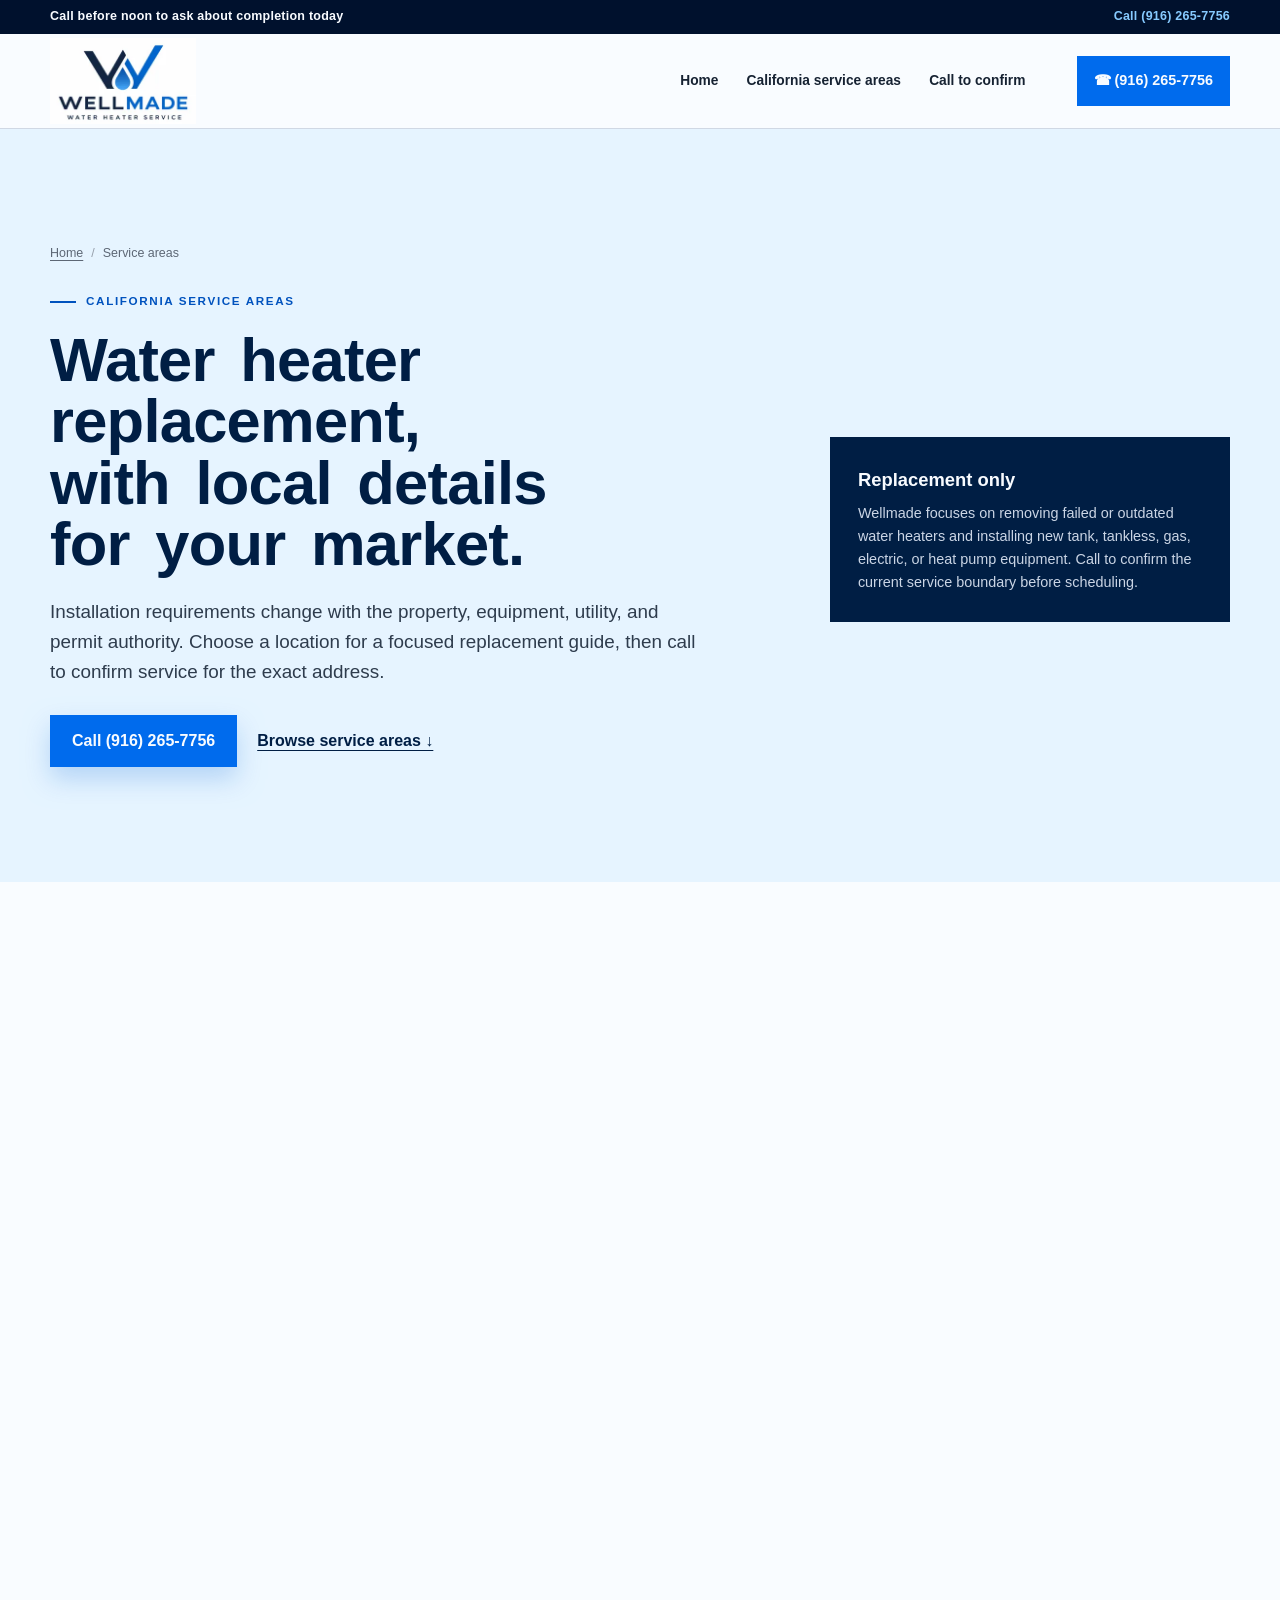
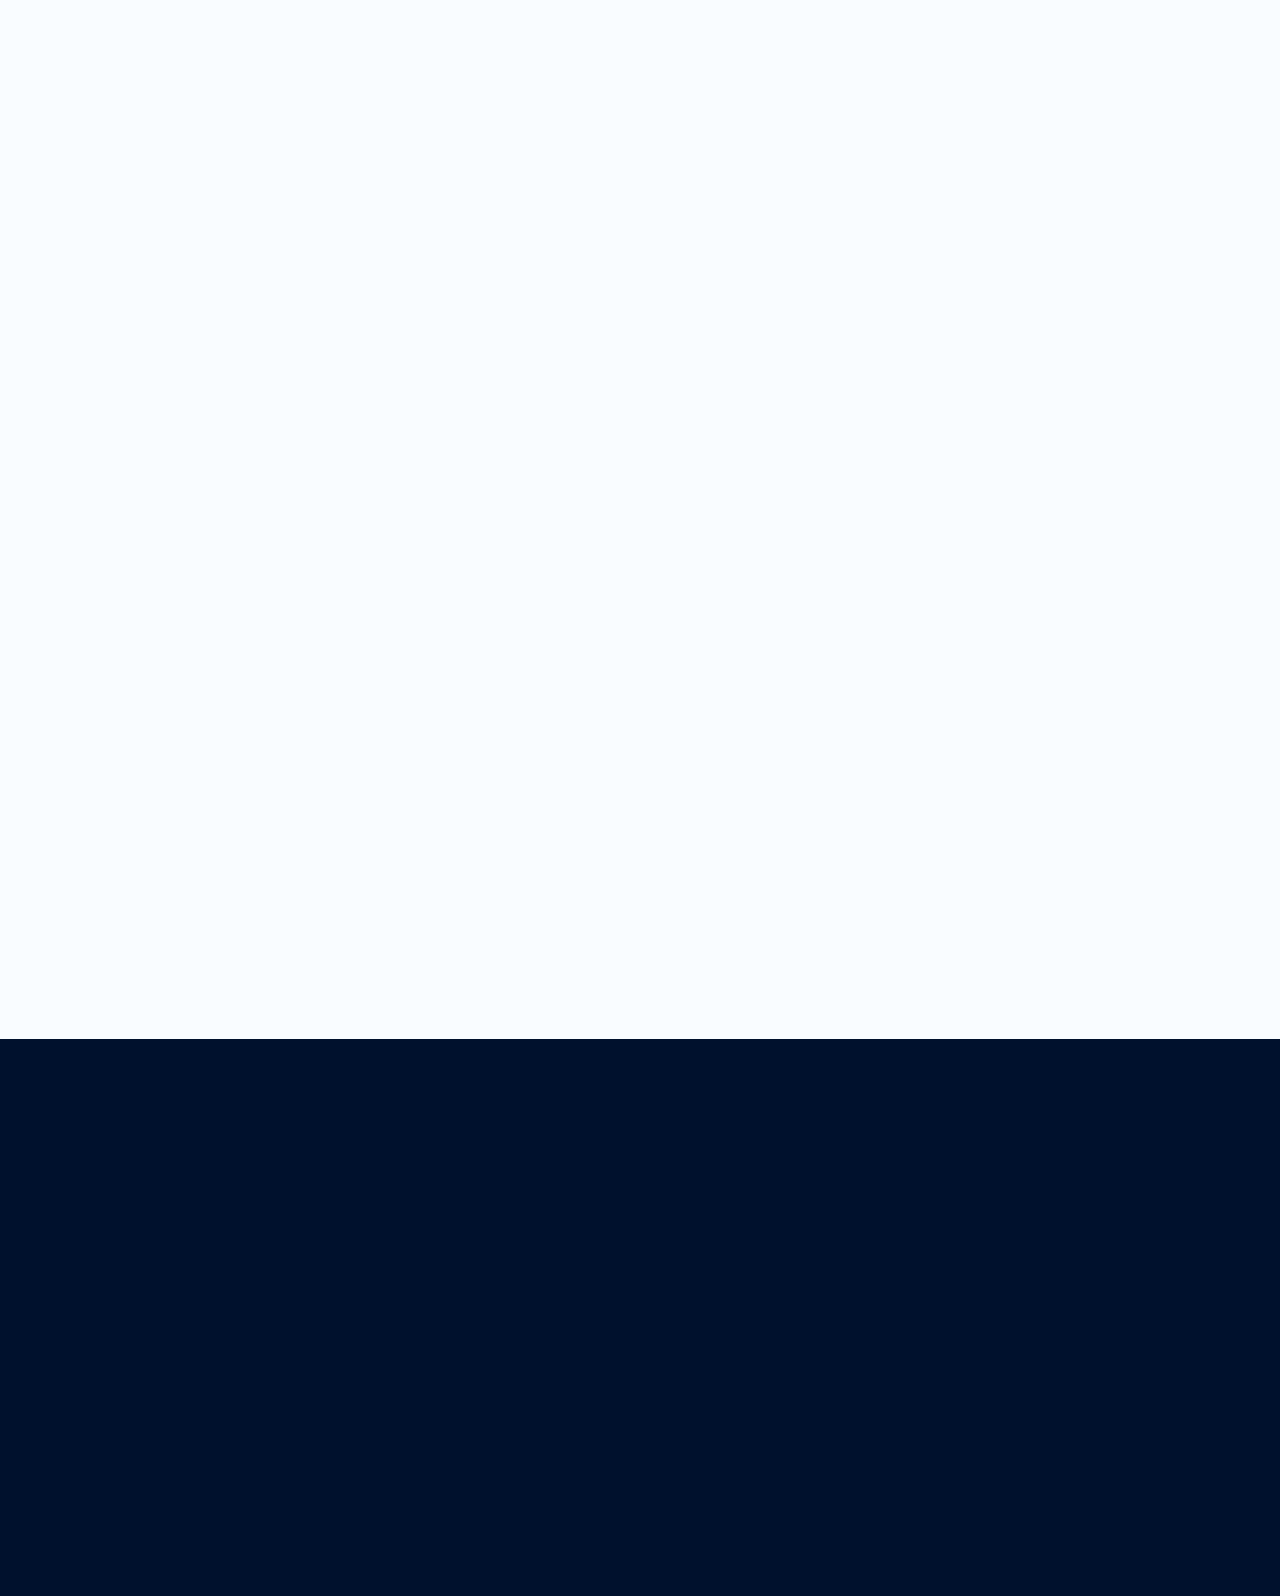
==== commit 5b133e65: "Add Phase 1 California service area pages" ====
--- a/service-areas/index.html
+++ b/service-areas/index.html
@@ -4,12 +4,12 @@
   <meta charset="utf-8">
   <meta name="viewport" content="width=device-width, initial-scale=1">
   <title>Water Heater Replacement Service Areas | Wellmade</title>
-  <meta name="description" content="Explore Wellmade water heater replacement service areas near Sacramento, including Roseville and Folsom. Check availability for your ZIP code.">
+  <meta name="description" content="Explore Wellmade water heater replacement service areas across California. Review local permit context and confirm service for your exact address.">
   <link rel="canonical" href="https://replacewaterheaters.com/service-areas/">
   <meta name="robots" content="index,follow,max-image-preview:large">
   <meta property="og:type" content="website">
   <meta property="og:title" content="Water Heater Replacement Service Areas | Wellmade">
-  <meta property="og:description" content="Local water heater replacement pages for Sacramento-area homeowners.">
+  <meta property="og:description" content="Local water heater replacement planning for California homeowners.">
   <meta property="og:url" content="https://replacewaterheaters.com/service-areas/">
   <meta property="og:image" content="https://replacewaterheaters.com/assets/water-heater-hero-1536.webp">
   <meta name="theme-color" content="#075bd8">
@@ -21,11 +21,11 @@
 </head>
 <body>
   <a class="skip-link" href="#main">Skip to main content</a>
-  <div class="service-bar"><div class="shell service-bar__inner"><span>Same-day appointments available</span><a href="tel:+19162657756">Call (916) 265-7756</a></div></div>
+  <div class="service-bar"><div class="shell service-bar__inner"><span>Call before noon to ask about completion today</span><a href="tel:+19162657756">Call (916) 265-7756</a></div></div>
   <header class="site-header">
     <div class="shell header-inner">
       <a class="brand" href="/" aria-label="Wellmade Water Heater Service home"><img src="/assets/wellmade-water-heater-logo-300.webp" alt="Wellmade Water Heater Service" width="300" height="300"></a>
-      <nav class="desktop-nav" aria-label="Primary navigation"><a href="/">Sacramento</a><a href="/service-areas/roseville-ca/">Roseville</a><a href="/service-areas/folsom-ca/">Folsom</a></nav>
+      <nav class="desktop-nav" aria-label="Primary navigation"><a href="/">Home</a><a href="#areas">California service areas</a><a href="tel:+19162657756">Call to confirm</a></nav>
       <a class="header-call" href="tel:+19162657756" aria-label="Call (916) 265-7756"><span aria-hidden="true">☎</span> (916) 265-7756</a>
     </div>
   </header>
@@ -35,9 +35,9 @@
         <ol class="breadcrumbs" aria-label="Breadcrumb"><li><a href="/">Home</a></li><li>Service areas</li></ol>
         <div class="page-hero__grid">
           <div class="page-hero__copy">
-            <p class="eyebrow"><span></span>Sacramento region</p>
-            <h1>Water heater replacement, with local details for your city.</h1>
-            <p>Installation requirements can change with the home, equipment, utility, and local permit process. Choose your city for a focused replacement guide, or call to confirm scheduling for your ZIP code.</p>
+            <p class="eyebrow"><span></span>California service areas</p>
+            <h1>Water heater replacement, with local details for your market.</h1>
+            <p>Installation requirements change with the property, equipment, utility, and permit authority. Choose a location for a focused replacement guide, then call to confirm service for the exact address.</p>
             <div class="page-hero__actions"><a class="button button--primary" href="tel:+19162657756">Call (916) 265-7756</a><a class="text-link" href="#areas">Browse service areas ↓</a></div>
           </div>
           <aside class="page-hero__note"><strong>Replacement only</strong><p>Wellmade focuses on removing failed or outdated water heaters and installing new tank, tankless, gas, electric, or heat pump equipment. Call to confirm the current service boundary before scheduling.</p></aside>
@@ -55,6 +55,12 @@
           <a class="area-link" href="/"><span class="area-link__place">Sacramento County</span><div><h2>Sacramento</h2><p>The main replacement guide for tank, tankless, gas, electric, and heat pump water heaters.</p></div><span class="area-link__arrow" aria-hidden="true">→</span></a>
           <a class="area-link" href="/service-areas/roseville-ca/"><span class="area-link__place">Placer County</span><div><h2>Roseville</h2><p>Replacement options, Roseville permit context, tankless requirements, and ZIP-code availability.</p></div><span class="area-link__arrow" aria-hidden="true">→</span></a>
           <a class="area-link" href="/service-areas/folsom-ca/"><span class="area-link__place">Sacramento County</span><div><h2>Folsom</h2><p>Replacement planning, eTRAKiT permit context, equipment choices, and installation factors.</p></div><span class="area-link__arrow" aria-hidden="true">→</span></a>
+          <a class="area-link" href="/service-areas/san-diego-ca/"><span class="area-link__place">San Diego County</span><div><h2>San Diego</h2><p>Simple MEP replacement guidance and the different review path for tank-to-tankless conversions.</p></div><span class="area-link__arrow" aria-hidden="true">→</span></a>
+          <a class="area-link" href="/service-areas/san-jose-ca/"><span class="area-link__place">Santa Clara County</span><div><h2>San Jose</h2><p>Like-for-like scope, plumbing and possible electrical permits, and earthquake-strapping context.</p></div><span class="area-link__arrow" aria-hidden="true">→</span></a>
+          <a class="area-link" href="/service-areas/los-angeles-ca/"><span class="area-link__place">Los Angeles County</span><div><h2>Los Angeles</h2><p>Address-based jurisdiction confirmation, permit context, seismic restraint, and access planning.</p></div><span class="area-link__arrow" aria-hidden="true">→</span></a>
+          <a class="area-link" href="/service-areas/orange-county-ca/"><span class="area-link__place">Multiple jurisdictions</span><div><h2>Orange County</h2><p>City-versus-county permit routing based on the exact property address.</p></div><span class="area-link__arrow" aria-hidden="true">→</span></a>
+          <a class="area-link" href="/service-areas/san-francisco-ca/"><span class="area-link__place">City and County of San Francisco</span><div><h2>San Francisco</h2><p>Trade-permit planning, building access, and heat-pump electrification considerations.</p></div><span class="area-link__arrow" aria-hidden="true">→</span></a>
+          <a class="area-link" href="/service-areas/fremont-ca/"><span class="area-link__place">Alameda County</span><div><h2>Fremont</h2><p>Same-location plumbing permit context and the distinction between replacement and relocation.</p></div><span class="area-link__arrow" aria-hidden="true">→</span></a>
         </div>
       </div>
     </section>
@@ -64,7 +70,7 @@
         <div><p class="eyebrow eyebrow--light"><span></span>Plan the replacement</p><h2>The installation depends on your home and current equipment.</h2></div>
         <div class="prose">
           <p>A compatible tank replacement in the same location may be relatively straightforward. Changing from gas to electric, moving the heater, or installing a tankless system can require additional electrical work, gas piping, venting, drainage, or site preparation.</p>
-          <p>Your address also determines which city or county handles the permit. Roseville and Folsom have their own online permit systems, while properties outside city limits may use a different jurisdiction. We confirm the applicable requirements as part of planning the replacement.</p>
+          <p>Your address determines which city or county handles the permit. A county name or mailing city is not enough to assume the authority. We confirm the applicable jurisdiction as part of planning the replacement.</p>
           <p><strong>To get started:</strong> have your ZIP code, a photo of the current unit, a close photo of its data label, and a wider photo showing the surrounding connections and access.</p>
         </div>
       </div>
@@ -96,7 +102,7 @@
 
     <section class="final-cta"><div class="shell final-cta__inner"><div><p class="eyebrow eyebrow--light"><span></span>Not sure where to start?</p><h2>Start with your ZIP code.</h2></div><a class="final-cta__phone" href="tel:+19162657756"><span>Check availability</span>(916) 265-7756</a></div></section>
   </main>
-  <footer class="site-footer"><div class="shell footer__grid"><div class="footer-brand"><img src="/assets/wellmade-water-heater-logo-300.webp" alt="Wellmade Water Heater Service" width="300" height="300" loading="lazy"><p>Water heater replacement in Sacramento and surrounding communities.</p></div><div><h2>Service areas</h2><a href="/">Sacramento</a><a href="/service-areas/roseville-ca/">Roseville</a><a href="/service-areas/folsom-ca/">Folsom</a></div><div><h2>Contact</h2><a href="tel:+19162657756">(916) 265-7756</a></div></div><div class="shell footer-bottom"><span>© <span id="year">2026</span> Wellmade Water Heater Service</span><a href="/sitemap.xml">Sitemap</a></div></footer>
+  <footer class="site-footer"><div class="shell footer__grid"><div class="footer-brand"><img src="/assets/wellmade-water-heater-logo-300.webp" alt="Wellmade Water Heater Service" width="300" height="300" loading="lazy"><p>Water-heater replacement across California, with service confirmed for the exact address.</p></div><div><h2>Service areas</h2><a href="/">Sacramento</a><a href="/service-areas/san-diego-ca/">San Diego</a><a href="/service-areas/san-jose-ca/">San Jose</a></div><div><h2>Contact</h2><a href="tel:+19162657756">(916) 265-7756</a></div></div><div class="shell footer-bottom"><span>© <span id="year">2026</span> Wellmade Water Heater Service</span><a href="/sitemap.xml">Sitemap</a></div></footer>
   <div class="mobile-cta" aria-label="Quick contact"><a href="tel:+19162657756">Call now</a><a href="/service-areas/roseville-ca/">Roseville</a></div>
   <script src="/script.js" defer></script>
 </body>
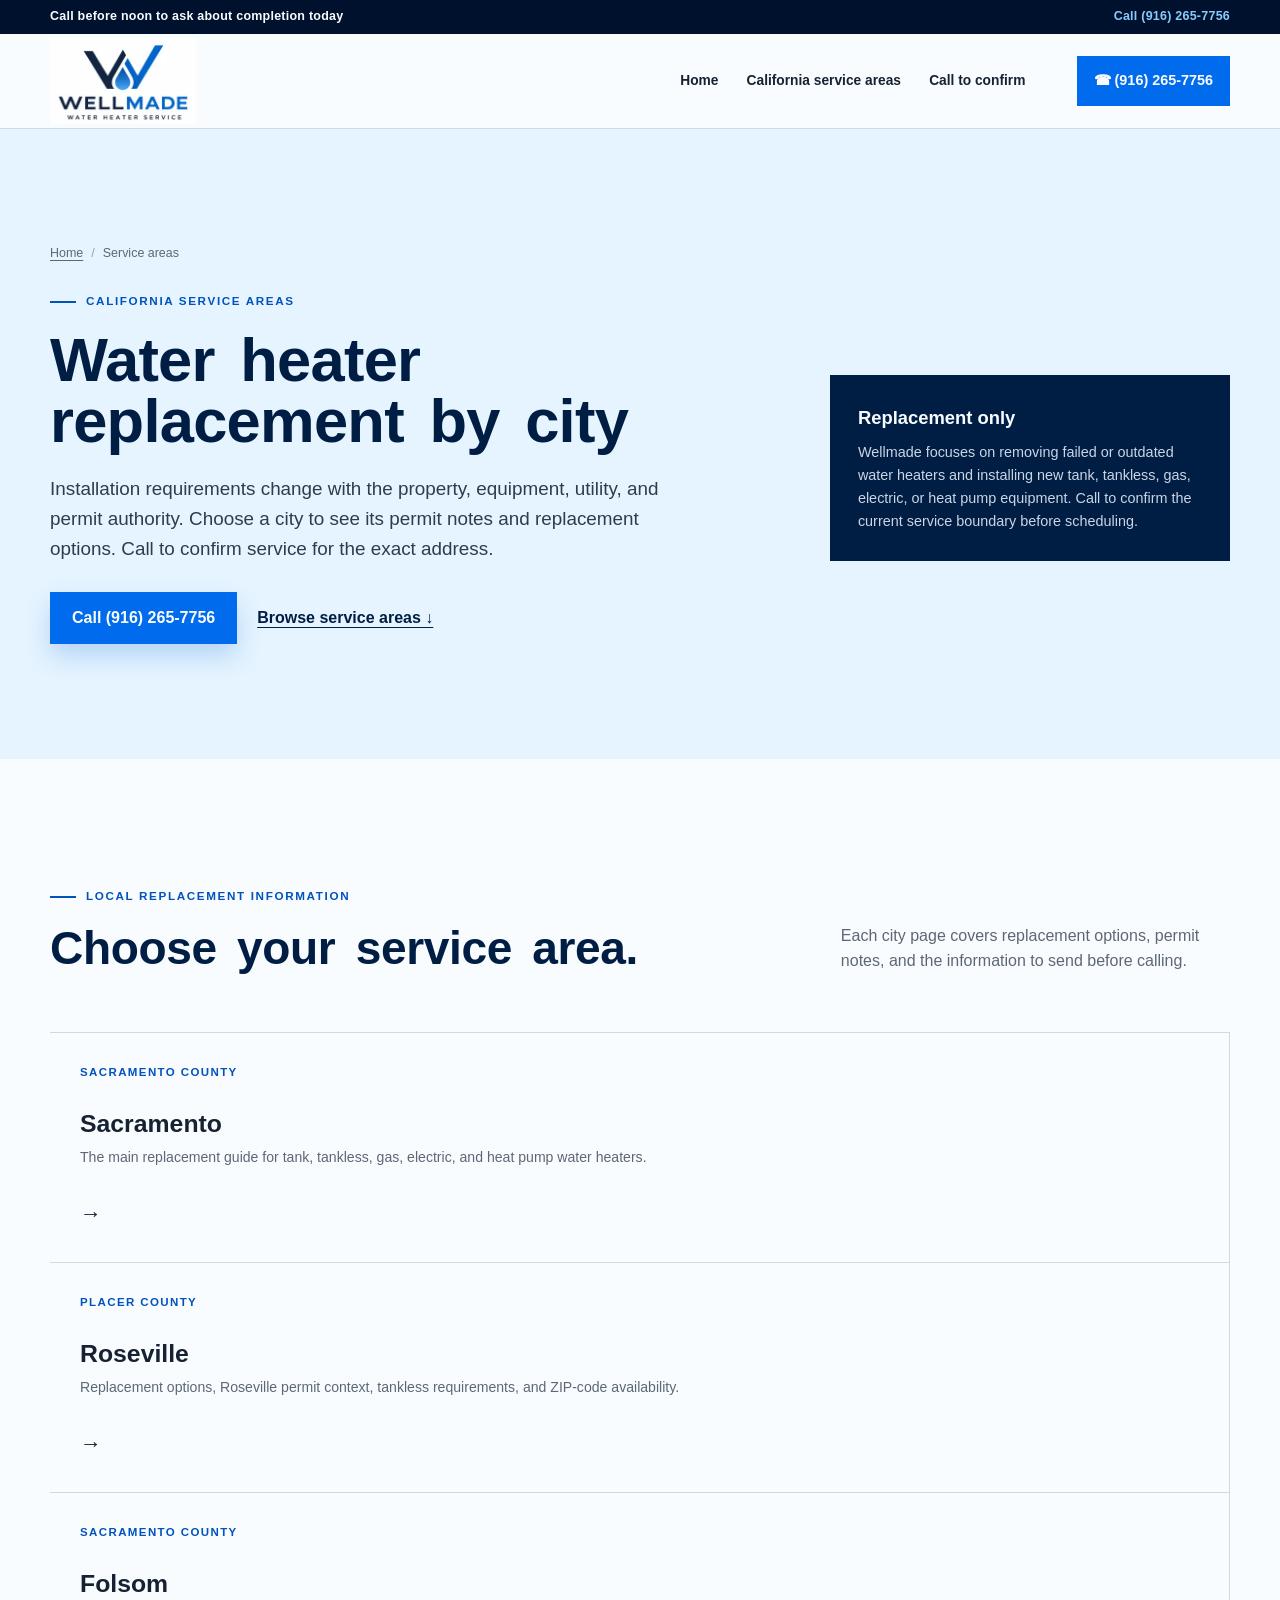
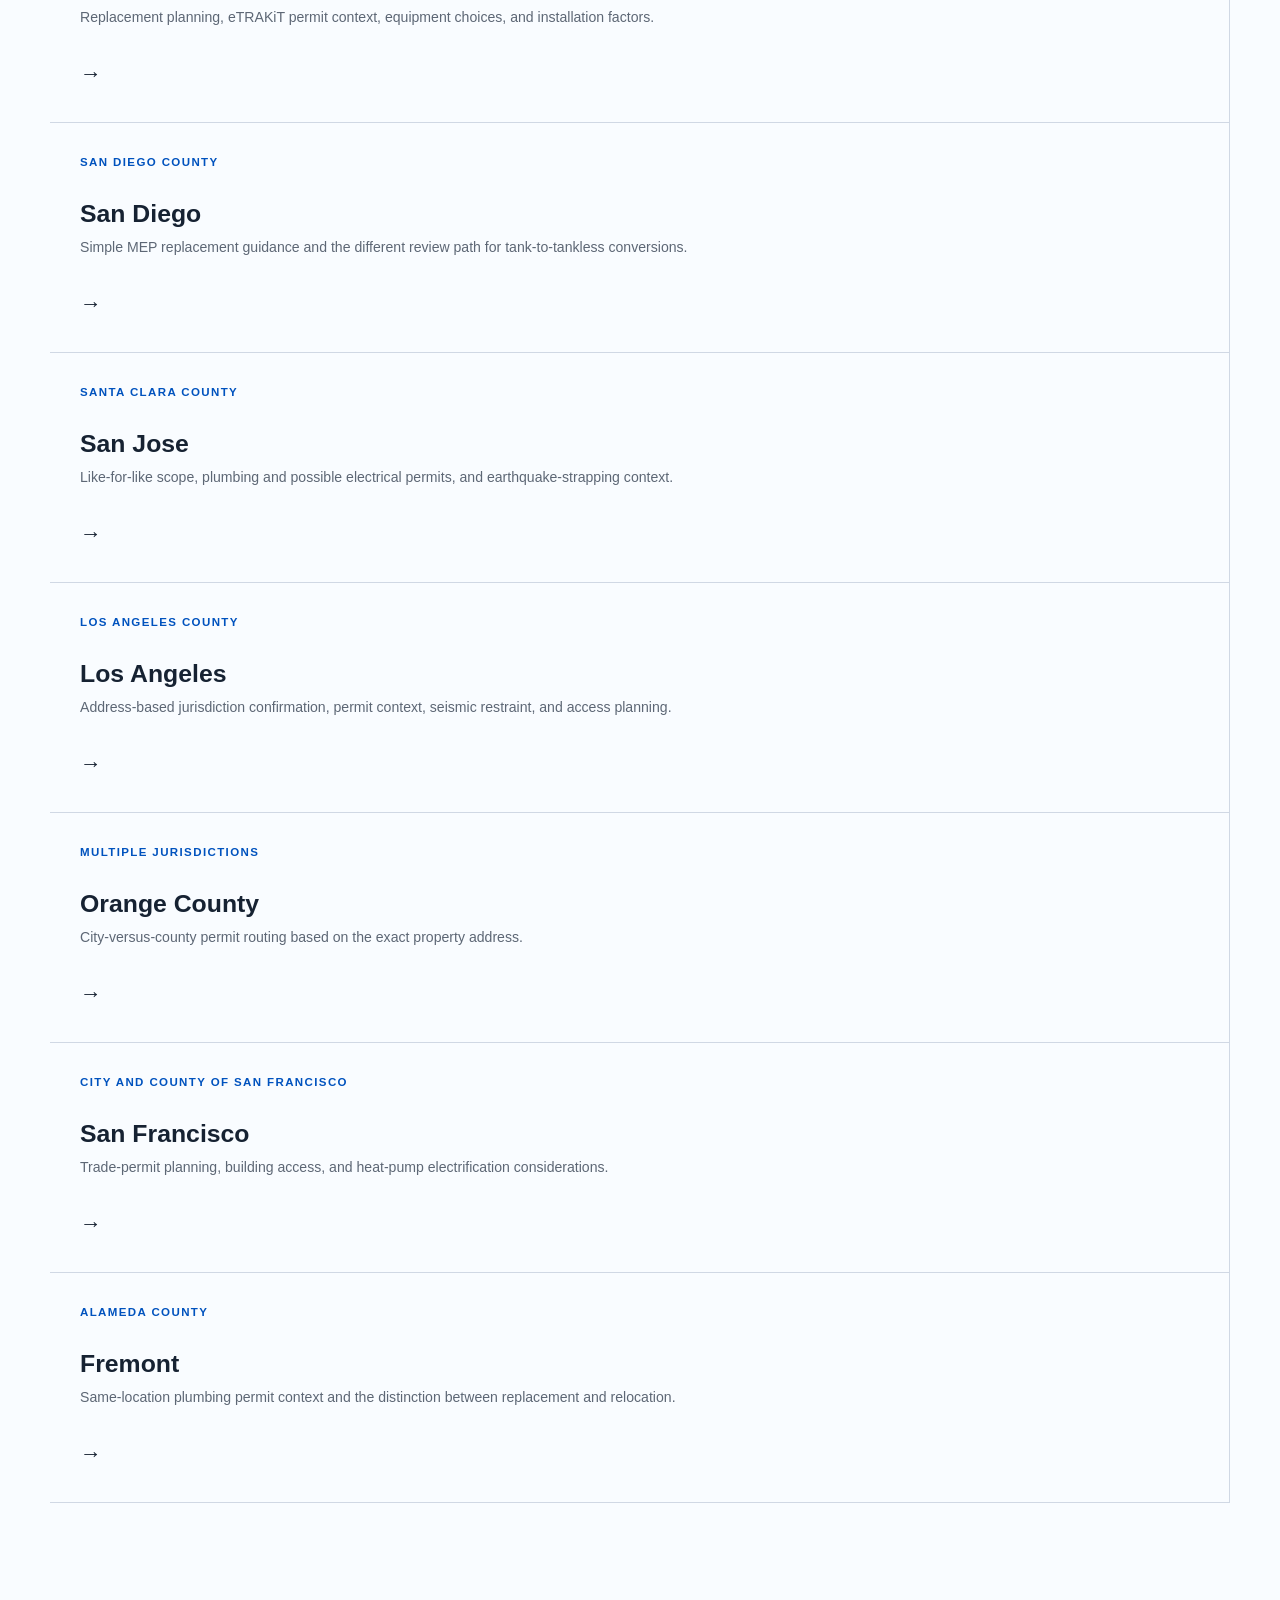
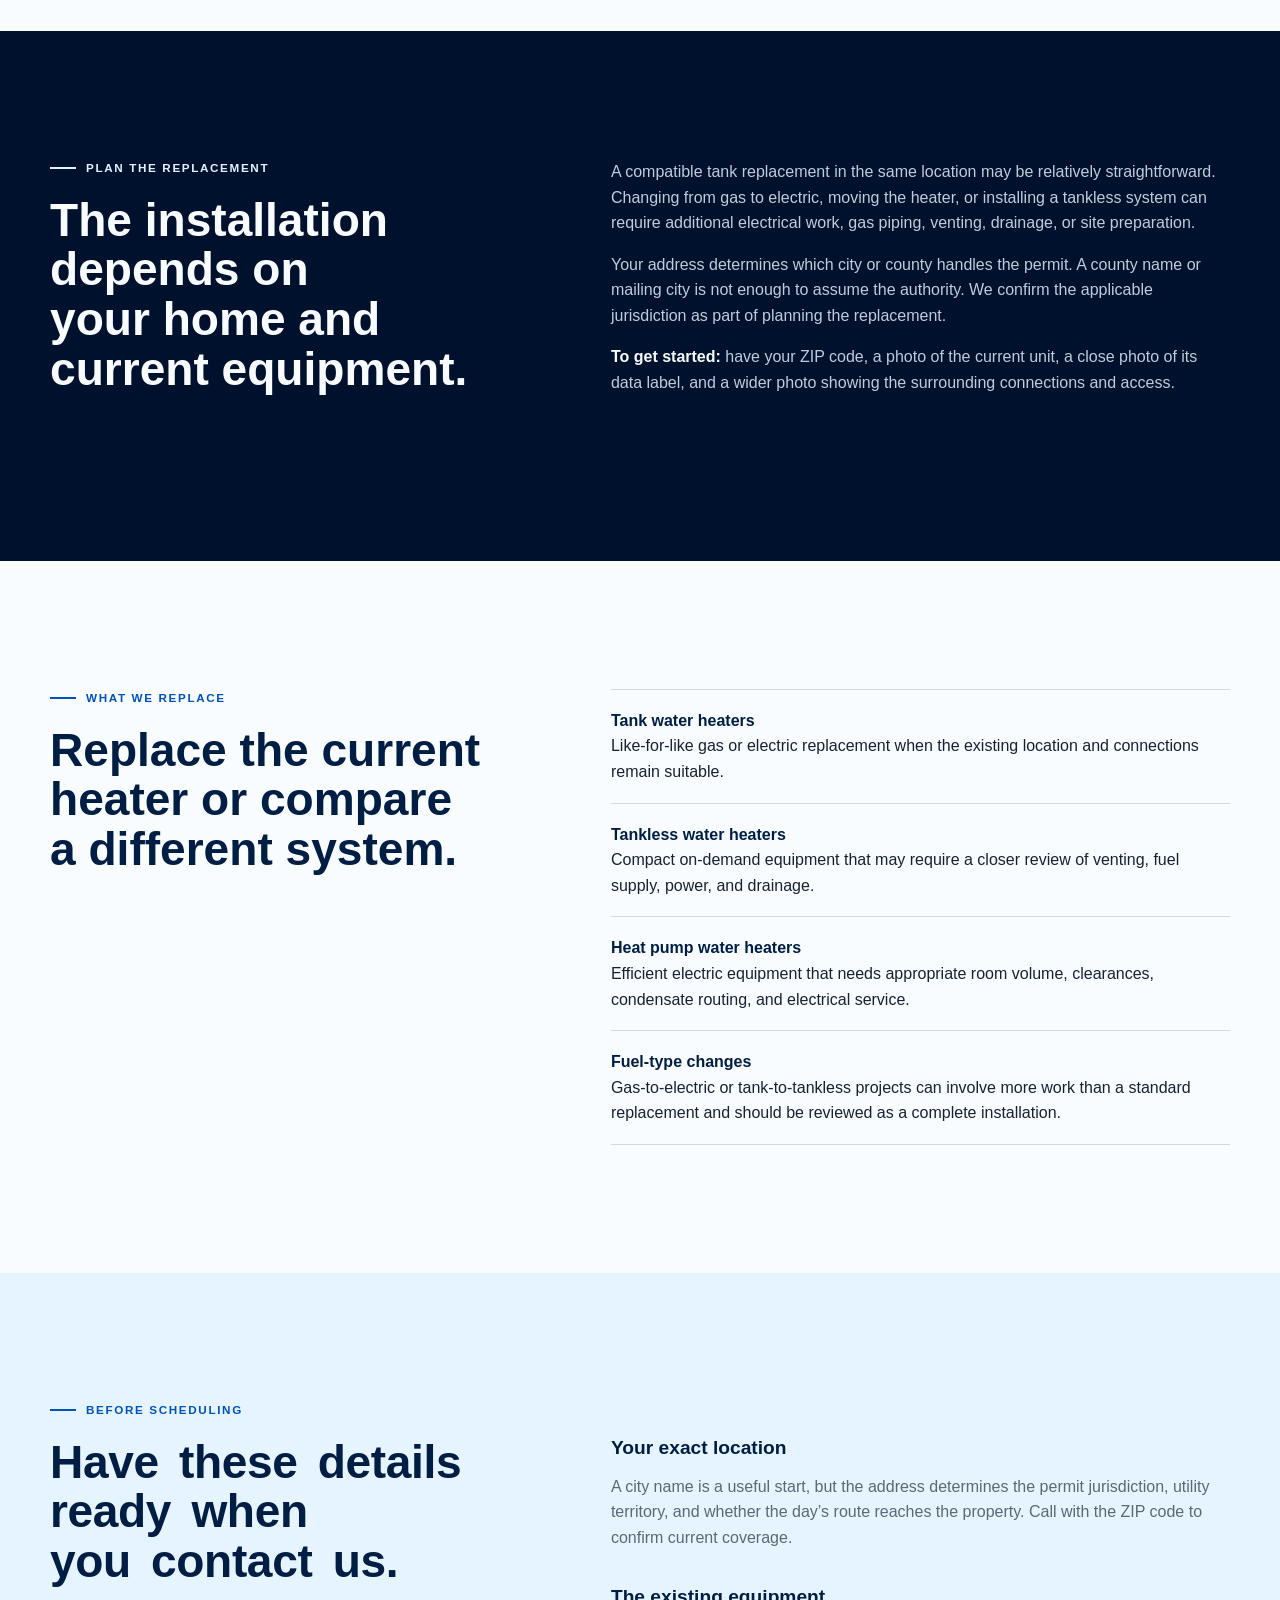
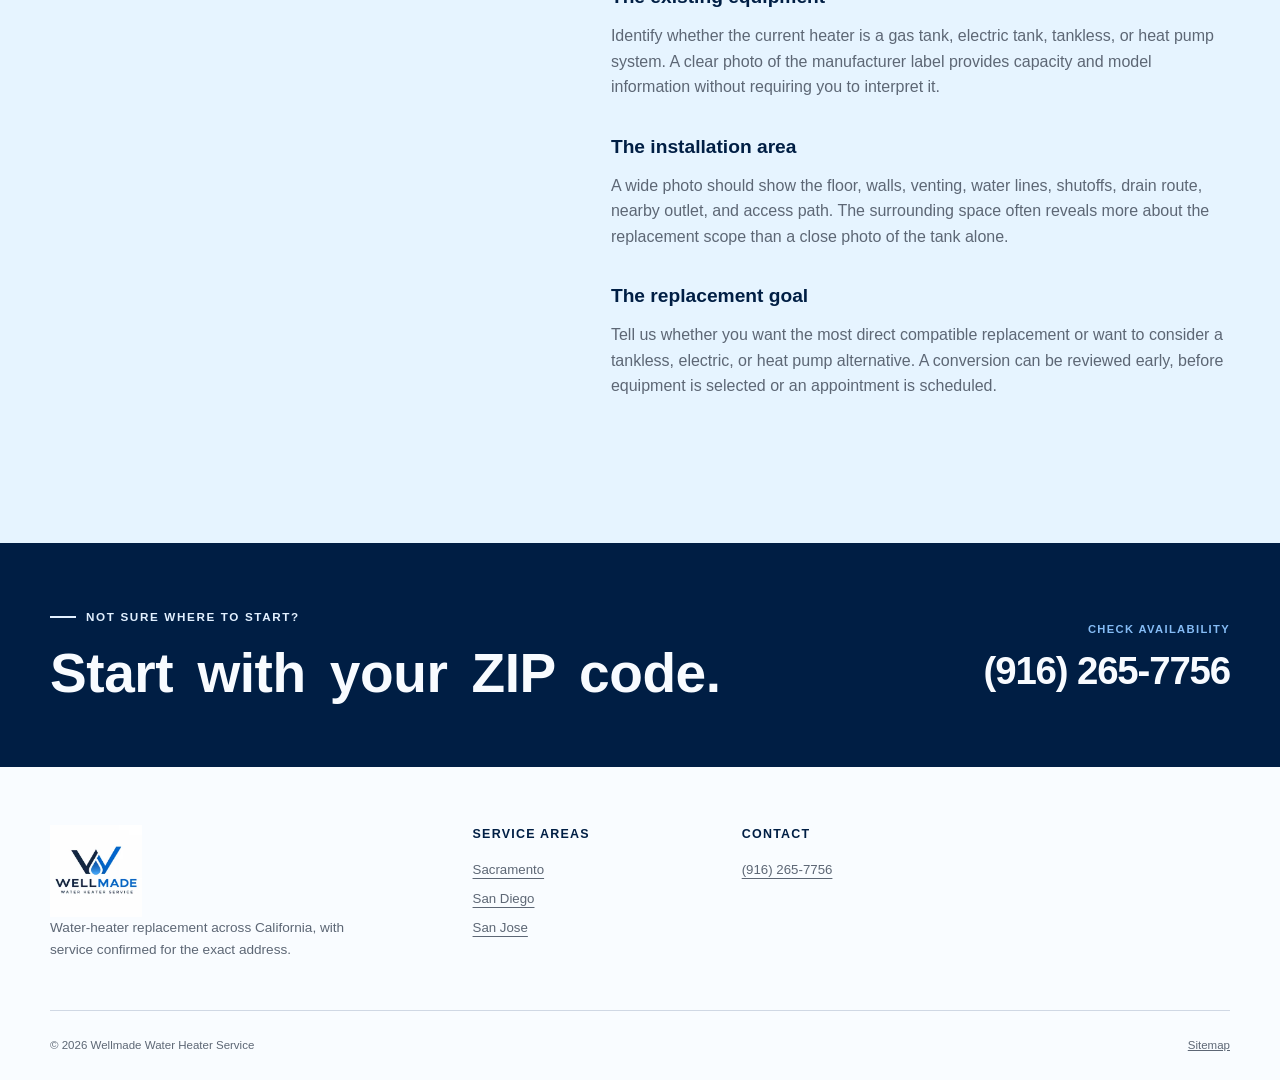
==== commit 14ee3a7c: "Deploy reviewed California service-area pages" ====
--- a/service-areas/index.html
+++ b/service-areas/index.html
@@ -14,7 +14,7 @@
   <meta property="og:image" content="https://replacewaterheaters.com/assets/water-heater-hero-1536.webp">
   <meta name="theme-color" content="#075bd8">
   <link rel="icon" type="image/png" href="/assets/favicon.png">
-  <link rel="stylesheet" href="/styles.css">
+  <link rel="stylesheet" href="/styles.css?v=20260810p">
   <script type="application/ld+json">
   {"@context":"https://schema.org","@type":"CollectionPage","name":"Water Heater Replacement Service Areas","url":"https://replacewaterheaters.com/service-areas/","isPartOf":{"@type":"WebSite","name":"Wellmade Water Heater Service","url":"https://replacewaterheaters.com/"},"breadcrumb":{"@type":"BreadcrumbList","itemListElement":[{"@type":"ListItem","position":1,"name":"Home","item":"https://replacewaterheaters.com/"},{"@type":"ListItem","position":2,"name":"Service Areas","item":"https://replacewaterheaters.com/service-areas/"}]}}
   </script>
@@ -36,8 +36,8 @@
         <div class="page-hero__grid">
           <div class="page-hero__copy">
             <p class="eyebrow"><span></span>California service areas</p>
-            <h1>Water heater replacement, with local details for your market.</h1>
-            <p>Installation requirements change with the property, equipment, utility, and permit authority. Choose a location for a focused replacement guide, then call to confirm service for the exact address.</p>
+            <h1>Water heater replacement by city</h1>
+            <p>Installation requirements change with the property, equipment, utility, and permit authority. Choose a city to see its permit notes and replacement options. Call to confirm service for the exact address.</p>
             <div class="page-hero__actions"><a class="button button--primary" href="tel:+19162657756">Call (916) 265-7756</a><a class="text-link" href="#areas">Browse service areas ↓</a></div>
           </div>
           <aside class="page-hero__note"><strong>Replacement only</strong><p>Wellmade focuses on removing failed or outdated water heaters and installing new tank, tankless, gas, electric, or heat pump equipment. Call to confirm the current service boundary before scheduling.</p></aside>
@@ -49,7 +49,7 @@
       <div class="shell">
         <div class="section-heading section-heading--split areas-heading">
           <div><p class="eyebrow"><span></span>Local replacement information</p><h2>Choose your service area.</h2></div>
-          <p>Find equipment options, cost factors, permit information, and practical steps for preparing for a water heater replacement in your city.</p>
+          <p>Each city page covers replacement options, permit notes, and the information to send before calling.</p>
         </div>
         <div class="area-directory">
           <a class="area-link" href="/"><span class="area-link__place">Sacramento County</span><div><h2>Sacramento</h2><p>The main replacement guide for tank, tankless, gas, electric, and heat pump water heaters.</p></div><span class="area-link__arrow" aria-hidden="true">→</span></a>
@@ -78,7 +78,7 @@
 
     <section class="section">
       <div class="shell content-grid">
-        <div><p class="eyebrow"><span></span>What we replace</p><h2>One focused service, several equipment paths.</h2></div>
+        <div><p class="eyebrow"><span></span>What we replace</p><h2>Replace the current heater or compare a different system.</h2></div>
         <ul class="fact-list">
           <li><strong>Tank water heaters</strong>Like-for-like gas or electric replacement when the existing location and connections remain suitable.</li>
           <li><strong>Tankless water heaters</strong>Compact on-demand equipment that may require a closer review of venting, fuel supply, power, and drainage.</li>
@@ -90,7 +90,7 @@
 
     <section class="section cost">
       <div class="shell content-grid">
-        <div><p class="eyebrow"><span></span>Before scheduling</p><h2>Four details make a replacement request easier to evaluate.</h2></div>
+        <div><p class="eyebrow"><span></span>Before scheduling</p><h2>Have these details ready when you contact us.</h2></div>
         <div class="prose">
           <h3>Your exact location</h3><p>A city name is a useful start, but the address determines the permit jurisdiction, utility territory, and whether the day’s route reaches the property. Call with the ZIP code to confirm current coverage.</p>
           <h3>The existing equipment</h3><p>Identify whether the current heater is a gas tank, electric tank, tankless, or heat pump system. A clear photo of the manufacturer label provides capacity and model information without requiring you to interpret it.</p>
@@ -103,7 +103,7 @@
     <section class="final-cta"><div class="shell final-cta__inner"><div><p class="eyebrow eyebrow--light"><span></span>Not sure where to start?</p><h2>Start with your ZIP code.</h2></div><a class="final-cta__phone" href="tel:+19162657756"><span>Check availability</span>(916) 265-7756</a></div></section>
   </main>
   <footer class="site-footer"><div class="shell footer__grid"><div class="footer-brand"><img src="/assets/wellmade-water-heater-logo-300.webp" alt="Wellmade Water Heater Service" width="300" height="300" loading="lazy"><p>Water-heater replacement across California, with service confirmed for the exact address.</p></div><div><h2>Service areas</h2><a href="/">Sacramento</a><a href="/service-areas/san-diego-ca/">San Diego</a><a href="/service-areas/san-jose-ca/">San Jose</a></div><div><h2>Contact</h2><a href="tel:+19162657756">(916) 265-7756</a></div></div><div class="shell footer-bottom"><span>© <span id="year">2026</span> Wellmade Water Heater Service</span><a href="/sitemap.xml">Sitemap</a></div></footer>
-  <div class="mobile-cta" aria-label="Quick contact"><a href="tel:+19162657756">Call now</a><a href="/service-areas/roseville-ca/">Roseville</a></div>
-  <script src="/script.js" defer></script>
+  <div class="mobile-cta" aria-label="Quick contact"><a href="tel:+19162657756">Call now</a><a href="/#request">Request service</a></div>
+  <script src="/script.js?v=20260810b" defer></script>
 </body>
 </html>
--- a/styles.css
+++ b/styles.css
@@ -80,14 +80,13 @@
 .intent-strip p { margin: 0; color: oklch(78% 0.08 250); font-size: 0.72rem; font-weight: 800; letter-spacing: 0.12em; text-transform: uppercase; }
 .intent-strip strong { padding-left: 20px; border-left: 1px solid oklch(60% 0.05 255 / 0.45); font-size: 0.87rem; }
 
-.intent-strip, .section, .final-cta, .site-footer { content-visibility: auto; contain-intrinsic-size: auto 800px; }
+.intent-strip, .section, .final-cta, .site-footer { content-visibility: visible; contain: none; }
 .section { padding-block: clamp(80px, 10vw, 140px); }
 .section-heading--split { display: grid; grid-template-columns: minmax(0, 1.15fr) minmax(300px, 0.65fr); gap: 8vw; align-items: end; margin-bottom: 58px; }
 .section-heading h2, .cost h2, .faq h2 { margin-bottom: 0; color: var(--navy); font-size: clamp(2rem, 3.8vw, 3.65rem); line-height: 1.07; letter-spacing: -0.008em; word-spacing: 0.17em; text-wrap: balance; }
 .section-heading--split > p { margin: 0; color: var(--muted); font-size: 1rem; }
 .option-list { border-top: 1px solid var(--line); }
-.option-row { display: grid; grid-template-columns: 70px minmax(0, 1fr) auto; gap: 28px; align-items: center; padding: 30px 0; border-bottom: 1px solid var(--line); }
-.option-number { color: var(--blue); font-size: 0.78rem; font-weight: 800; }
+.option-row { display: grid; grid-template-columns: minmax(0, 1fr) auto; gap: 28px; align-items: center; padding: 30px 0; border-bottom: 1px solid var(--line); }
 .option-row h3 { margin-bottom: 4px; color: var(--navy); font-size: 1.25rem; }
 .option-row p { max-width: 670px; margin: 0; color: var(--muted); font-size: 0.92rem; }
 .option-tag { padding: 6px 10px; background: var(--sky); color: var(--blue-dark); font-size: 0.7rem; font-weight: 800; text-transform: uppercase; letter-spacing: 0.08em; }
@@ -98,9 +97,8 @@
 .process__intro > p:not(.eyebrow), .service-area__copy > p:not(.eyebrow) { color: oklch(95% 0.015 255); max-width: 520px; }
 .button--light { margin-top: 14px; background: var(--white); color: var(--navy); }
 .steps { margin: 0; padding: 0; list-style: none; }
-.steps li { display: grid; grid-template-columns: 54px 1fr; gap: 20px; padding: 28px 0; border-top: 1px solid oklch(55% 0.05 255 / 0.38); }
+.steps li { padding: 28px 0; border-top: 1px solid oklch(55% 0.05 255 / 0.38); }
 .steps li:last-child { border-bottom: 1px solid oklch(55% 0.05 255 / 0.38); }
-.steps li > span { width: 38px; height: 38px; display: grid; place-items: center; background: var(--blue); font-size: 0.8rem; font-weight: 800; }
 .steps h3 { margin-bottom: 6px; font-size: 1.08rem; }
 .steps p { margin: 0; color: oklch(75% 0.025 255); font-size: 0.9rem; }
 
@@ -127,9 +125,9 @@
 .faq details p { max-width: 650px; padding: 0 42px 22px 0; margin: 0; color: var(--muted); font-size: 0.9rem; }
 
 .final-cta { padding-block: 65px; background: var(--navy); color: var(--white); }
-.final-cta__inner { display: flex; align-items: end; justify-content: space-between; gap: 30px; }
+.final-cta__inner { display: grid; grid-template-columns: minmax(0, 1fr) max-content; align-items: end; gap: clamp(30px, 6vw, 90px); }
 .final-cta h2 { margin: 0; font-size: clamp(2.15rem, 4.3vw, 4.3rem); line-height: 1.04; letter-spacing: -0.008em; word-spacing: 0.17em; }
-.final-cta__phone { text-decoration: none; color: var(--white); font-size: clamp(1.5rem, 3vw, 2.7rem); font-weight: 800; letter-spacing: -0.03em; text-align: right; }
+.final-cta__phone { min-width: max-content; white-space: nowrap; text-decoration: none; color: var(--white); font-size: clamp(1.5rem, 3vw, 2.7rem); font-weight: 800; letter-spacing: -0.03em; text-align: right; }
 .final-cta__phone span { display: block; margin-bottom: 2px; color: oklch(78% 0.1 250); font-size: 0.7rem; letter-spacing: 0.12em; text-transform: uppercase; }
 
 .site-footer { padding: 58px 0 26px; background: var(--paper); }
@@ -186,13 +184,283 @@
 .related-links a:hover { border-color: var(--blue); color: var(--blue-dark); }
 .page-form { background: var(--paper); }
 
+/* Phase 1 city-page architecture families */
+.city-page .page-hero__note { box-shadow: var(--shadow); }
+.mini-choice, .location-toggle, .jurisdiction-split, .trade-tags { display: flex; flex-wrap: wrap; gap: 8px; margin-top: 20px; }
+.mini-choice span, .location-toggle span, .jurisdiction-split span, .trade-tags span { padding: 7px 10px; border: 1px solid oklch(72% 0.08 250 / .5); color: oklch(90% .04 250); font-size: .72rem; font-weight: 800; text-transform: uppercase; letter-spacing: .05em; }
+.mini-choice b { align-self: center; color: oklch(76% .08 250); font-size: .7rem; text-transform: uppercase; }
+.note-result { margin-top: 18px !important; padding-top: 16px; border-top: 1px solid oklch(65% .06 250 / .45); }
+.decision-fork h2, .scope-checker h2, .location-check h2, .authority-flow h2, .jurisdiction-resolver h2, .readiness h2 { max-width: 820px; margin-bottom: 48px; color: var(--navy); font-size: clamp(2rem, 3.8vw, 3.65rem); line-height: 1.07; text-wrap: balance; }
+.fork-grid { display: grid; grid-template-columns: 1fr 1fr; border: 1px solid var(--line); }
+.fork-grid article { min-width: 0; padding: clamp(28px, 5vw, 58px); }
+.fork-grid article + article { border-left: 1px solid var(--line); }
+.fork-grid .fork-card--accent { background: var(--navy); color: var(--white); }
+.fork-grid h3 { font-size: 1.55rem; line-height: 1.2; color: var(--navy); }
+.fork-grid .fork-card--accent h3 { color: var(--white); }
+.fork-grid p, .fork-grid li { color: var(--muted); font-size: .92rem; }
+.fork-grid .fork-card--accent p, .fork-grid .fork-card--accent li { color: oklch(84% .025 255); }
+.fork-grid ul { padding-left: 18px; }
+.permit-matrix { background: var(--sky); }
+.matrix { display: grid; border: 1px solid var(--line); background: var(--paper); }
+.matrix > div { display: grid; grid-template-columns: .65fr 1fr 1fr; }
+.matrix > div > * { min-width: 0; padding: 18px; border-right: 1px solid var(--line); border-bottom: 1px solid var(--line); }
+.matrix > div > *:last-child { border-right: 0; }
+.matrix__head { background: var(--navy); color: var(--white); }
+.photo-list { display: grid; grid-template-columns: 1fr 1fr; gap: 0; margin: 0; padding: 0; list-style: none; border-top: 1px solid var(--line); border-left: 1px solid var(--line); }
+.photo-list li { padding: 20px; border-right: 1px solid var(--line); border-bottom: 1px solid var(--line); }
+.photo-list b, .photo-list span { display: block; }
+.photo-list span { color: var(--muted); font-size: .82rem; }
+
+.checker-heading { display: grid; grid-template-columns: .5fr 1fr; gap: 8vw; align-items: start; }
+.question-stack { border-top: 1px solid var(--line); }
+.question-stack article { display: grid; grid-template-columns: 1fr auto; gap: 24px; align-items: center; padding: 24px 0; border-bottom: 1px solid var(--line); }
+.question-stack h3 { margin: 0 0 4px; color: var(--navy); }
+.question-stack p { margin: 0; color: var(--muted); font-size: .88rem; }
+.question-stack article > span { padding: 6px 10px; background: var(--sky); color: var(--blue-dark); font-size: .7rem; font-weight: 800; text-transform: uppercase; }
+.result-band, .la-requirements, .authority-packet, .trade-matrix { background: var(--navy-deep); color: var(--white); }
+.result-grid { display: grid; grid-template-columns: 1fr 1fr; border: 1px solid oklch(55% .05 255 / .5); }
+.result-grid article { padding: clamp(28px, 5vw, 52px); }
+.result-grid article + article { border-left: 1px solid oklch(55% .05 255 / .5); }
+.result-grid h2, .la-requirements h2, .authority-packet h2, .trade-matrix h2 { color: var(--white); font-size: clamp(1.8rem, 3vw, 3rem); line-height: 1.1; }
+.result-grid p, .la-requirements p, .authority-packet li, .trade-matrix p { color: oklch(84% .025 255); }
+.packet-grid, .variable-grid, .trade-grid { display: grid; grid-template-columns: repeat(3, 1fr); border-top: 1px solid var(--line); border-left: 1px solid var(--line); }
+.packet-grid article, .variable-grid article, .trade-grid article { padding: 26px; border-right: 1px solid var(--line); border-bottom: 1px solid var(--line); }
+.packet-grid h3, .variable-grid h3 { color: var(--navy); }
+.packet-grid p, .variable-grid p { color: var(--muted); font-size: .88rem; }
+
+.location-cards { display: grid; grid-template-columns: .9fr 1.1fr; gap: 22px; }
+.location-cards article { padding: clamp(28px, 5vw, 50px); border: 1px solid var(--line); }
+.location-cards article:last-child { background: var(--sky); }
+.location-cards article > span { color: var(--blue-dark); font-size: .72rem; font-weight: 800; letter-spacing: .1em; text-transform: uppercase; }
+.location-cards h3 { margin-top: 26px; color: var(--navy); font-size: 1.45rem; }
+.location-cards p { color: var(--muted); }
+.location-cards strong { display: block; padding-top: 18px; border-top: 1px solid var(--line); color: var(--navy); font-size: .86rem; }
+.portal-prep { background: var(--sky); }
+.portal-list { border-top: 1px solid var(--line); }
+.portal-list article { display: grid; grid-template-columns: .4fr 1fr; gap: 20px; padding: 18px 0; border-bottom: 1px solid var(--line); }
+.portal-list b { color: var(--navy); }
+.portal-list span { color: var(--muted); }
+.route-map__intro { max-width: 760px; }
+.route-map ol { display: grid; grid-template-columns: repeat(4, 1fr); margin: 48px 0 0; padding: 0; list-style: none; border-top: 1px solid var(--line); border-left: 1px solid var(--line); }
+.route-map li { min-width: 0; padding: 24px; border-right: 1px solid var(--line); border-bottom: 1px solid var(--line); }
+.route-map li > span { color: var(--blue); font-weight: 800; }
+.route-map p { margin: 28px 0 0; color: var(--muted); font-size: .88rem; }
+
+.flow-line { display: grid; grid-template-columns: 1fr auto 1fr auto 1fr; align-items: center; gap: 18px; }
+.flow-line article { min-height: 235px; padding: 28px; border: 1px solid var(--line); }
+.flow-line article > span { color: var(--blue); font-weight: 800; }
+.flow-line h3 { margin-top: 30px; color: var(--navy); }
+.flow-line p { color: var(--muted); font-size: .86rem; }
+.flow-line i { color: var(--blue); font-size: 1.6rem; font-style: normal; }
+.requirement-pairs { display: grid; grid-template-columns: 1fr 1fr; margin-top: 30px; border-top: 1px solid oklch(55% .05 255 / .5); border-left: 1px solid oklch(55% .05 255 / .5); }
+.requirement-pairs article { padding: 22px; border-right: 1px solid oklch(55% .05 255 / .5); border-bottom: 1px solid oklch(55% .05 255 / .5); }
+.requirement-pairs b, .requirement-pairs span { display: block; }
+.requirement-pairs span { color: oklch(84% .025 255); font-size: .85rem; }
+
+.resolver-grid { display: grid; grid-template-columns: 1fr 1fr; gap: 0; border: 1px solid var(--line); }
+.resolver-grid article { padding: clamp(28px, 5vw, 50px); }
+.resolver-grid article + article { border-left: 1px solid var(--line); }
+.resolver-grid article > span { color: var(--blue-dark); font-size: .72rem; font-weight: 800; letter-spacing: .1em; text-transform: uppercase; }
+.resolver-grid h3 { margin-top: 30px; color: var(--navy); }
+.resolver-grid p { color: var(--muted); }
+.resolver-grid aside { grid-column: 1 / -1; display: grid; grid-template-columns: .4fr 1fr; gap: 24px; padding: 22px; background: var(--sky); border-top: 1px solid var(--line); }
+.resolver-grid aside p { margin: 0; }
+.authority-packet ol { margin: 0; padding: 0; list-style: none; }
+.authority-packet li { display: grid; grid-template-columns: .6fr 1fr; gap: 24px; padding: 18px 0; border-top: 1px solid oklch(55% .05 255 / .45); }
+.authority-packet li:last-child { border-bottom: 1px solid oklch(55% .05 255 / .45); }
+.next-grid { display: grid; grid-template-columns: 1fr 1fr; gap: 20px; }
+.next-grid article { padding: 30px; border-left: 4px solid var(--blue); background: var(--sky); }
+.next-grid h3 { color: var(--navy); }
+.next-grid p { margin: 0; color: var(--muted); }
+
+.score-grid { display: grid; grid-template-columns: repeat(5, 1fr); border-top: 1px solid var(--line); border-left: 1px solid var(--line); }
+.score-grid article { min-width: 0; padding: 24px 18px; border-right: 1px solid var(--line); border-bottom: 1px solid var(--line); }
+.score-grid b { color: var(--blue-dark); text-transform: uppercase; letter-spacing: .08em; }
+.score-grid p { margin: 28px 0 0; color: var(--muted); font-size: .84rem; }
+.score-note { max-width: 760px; margin: 24px 0 0; color: var(--muted); }
+.trade-grid { border-color: oklch(55% .05 255 / .5); }
+.trade-grid article { border-color: oklch(55% .05 255 / .5); }
+.trade-grid h3 { color: var(--white); }
+.compare-rows { border-top: 1px solid var(--line); }
+.compare-rows article { display: grid; grid-template-columns: .45fr 1fr; gap: 26px; padding: 22px 0; border-bottom: 1px solid var(--line); }
+.compare-rows b { color: var(--navy); }
+.compare-rows span { color: var(--muted); }
+
+.estimate-strip { background: var(--sky); }
+.estimate-strip .shell { display: grid; grid-template-columns: .75fr 1fr; gap: 7vw; }
+.estimate-strip h2 { color: var(--navy); font-size: clamp(2rem, 3.4vw, 3.35rem); line-height: 1.08; }
+.estimate-strip ul { margin: 0; padding: 0; list-style: none; border-top: 1px solid var(--line); }
+.estimate-strip li { padding: 14px 0; border-bottom: 1px solid var(--line); font-weight: 600; font-size: .88rem; }
+.estimate-strip .shell > p { grid-column: 2; color: var(--muted); font-size: .87rem; }
+
+/* Six evidence-led city compositions */
+.sd-hero, .la-hero, .fr-hero { padding: clamp(60px,8vw,110px) 0; background: var(--paper); }
+.sd-hero__layout { display:grid; grid-template-columns:minmax(0,1.15fr) minmax(420px,.85fr); gap:clamp(48px,6vw,92px); align-items:center; }
+.sd-hero h1, .la-hero h1, .fr-hero h1, .oc-hero h1, .sf-hero h1, .sj-hero h1 { color:inherit; max-width:18ch; font-size:clamp(2.65rem,4.35vw,4.75rem); line-height:1.02; letter-spacing:-.035em; text-wrap:balance; }
+.sd-hero header > p:not(.eyebrow) { max-width:66ch; }
+.sd-hero__fork { display:grid; grid-template-columns:repeat(2,minmax(0,1fr)); border:1px solid var(--line); background:var(--paper); }
+.sd-hero__fork a { min-width:0; min-height:240px; display:flex; flex-direction:column; justify-content:space-between; gap:32px; padding:clamp(24px,2.5vw,34px); border:0; text-decoration:none; }
+.sd-hero__fork a + a { border-left:1px solid var(--line); }
+.sd-hero__fork a:last-child { background:var(--sky); }
+.sd-hero__fork strong { color:var(--navy); font-size:1.45rem; }
+.sd-hero__fork span { color:var(--muted); line-height:1.55; overflow-wrap:normal; word-break:normal; }
+.sd-estimate dl { display:grid; grid-template-columns:repeat(3,1fr); margin:42px 0 0; border-top:1px solid var(--line); border-left:1px solid var(--line); }
+.sd-estimate dl div { padding:26px; border-right:1px solid var(--line); border-bottom:1px solid var(--line); }
+.sd-estimate dt { color:var(--navy); font-weight:800; }
+.sd-estimate dd { margin:14px 0 0; color:var(--muted); }
+.sd-faq { background:var(--sky); }
+.editorial-faq { max-width:820px; margin-top:40px; }
+.editorial-faq details { padding:18px 0; border-top:1px solid var(--line); }
+.sd-close { padding:56px 0; }
+.sd-close .shell { display:grid; grid-template-columns:1fr .8fr max-content; gap:38px; align-items:start; }
+.sd-close details summary { cursor:pointer; color:var(--blue-dark); font-weight:800; }
+.sd-close details .request-form { margin-top:18px; }
+.sd-close > .shell > a { white-space:nowrap; font-weight:800; }
+
+.sj-hero, .sf-hero { background:var(--navy-deep); color:var(--white); }
+.sj-hero { padding:70px 0 0; }
+.sj-hero .breadcrumbs, .sf-hero .breadcrumbs { color:oklch(78% .03 255); }
+.sj-hero__copy { max-width:800px; margin:auto; padding:45px 0 80px; text-align:center; }
+.sj-hero__copy .eyebrow { justify-content:center; }
+.sj-hero__copy p { color:oklch(86% .025 255); }
+.sj-hero__checks { max-width:760px; margin:0 auto; padding:0 0 44px; color:oklch(83% .03 255); text-align:center; line-height:1.65; }
+.sj-questions .shell { display:grid; grid-template-columns:.55fr 1fr; gap:8vw; }
+.question-index { display:grid; grid-template-columns:1fr 1fr; gap:26px; }
+.question-index details { padding:20px; border:1px solid var(--line); }
+.sj-request { padding:90px 0 0; background:var(--sky); }
+.sj-request > .shell { display:grid; grid-template-columns:.7fr 1fr; gap:8vw; padding-bottom:70px; }
+.sj-phone, .sf-call { display:flex; justify-content:center; gap:30px; padding:18px; background:var(--navy); color:var(--white); }
+.sj-phone a, .sf-call a { white-space:nowrap; font-weight:800; }
+
+.la-hero .shell { display:grid; grid-template-columns:minmax(0,1fr) 300px; column-gap:clamp(44px,6vw,88px); row-gap:28px; align-items:start; }
+.la-hero .breadcrumbs, .la-hero .address-micro { grid-column:1 / -1; }
+.la-hero__title { max-width:900px; }
+.la-hero aside { padding:24px; border:1px solid var(--line); background:var(--sky); }
+.address-micro { max-width:900px; margin-top:4px; }
+.address-micro > div, .oc-resolve > div { display:flex; }
+.address-micro input, .oc-resolve input { min-width:0; flex:1; min-height:52px; padding:12px; border:1px solid var(--line); }
+.la-fieldsets { display:grid; grid-template-columns:1.2fr .9fr .8fr; gap:24px; }
+.la-fieldsets fieldset { padding:30px; border:1px solid var(--line); }
+.la-fieldsets legend { color:var(--navy); font-weight:800; }
+.la-schedule { background:var(--paper); }
+.la-schedule .shell > div { display:grid; grid-template-columns:repeat(3,1fr); gap:34px; margin-top:40px; }
+.la-schedule article { border-top:4px solid var(--blue); padding-top:20px; }
+.la-faq .shell { max-width:850px; }
+.la-faq details { padding:24px 0; border-bottom:1px solid var(--line); }
+.la-close { padding:110px 20px; background:var(--blue-dark); }
+.la-confirm { max-width:680px; margin:auto; padding:40px; background:var(--paper); }
+
+.oc-hero { padding:60px 0 90px; text-align:center; background:oklch(94% .025 80); }
+.oc-hero h1 { max-width:900px; margin-inline:auto; font-size:clamp(2.3rem,4.6vw,4.4rem); }
+.oc-hero > .shell > p { max-width:760px; margin-inline:auto; }
+.oc-resolve { max-width:850px; margin:40px auto 0; text-align:left; }
+.oc-resolve small { display:block; margin-top:8px; color:var(--muted); }
+.oc-hero__paths { display:grid; grid-template-columns:1fr 1fr; max-width:850px; margin:32px auto 0; }
+.oc-hero__paths p { margin:0; padding:20px; border:1px solid oklch(80% .03 80); text-align:left; }
+.oc-hero__paths strong,.oc-hero__paths span { display:block; }
+.oc-questions { padding:80px 0; background:oklch(94% .025 80); }
+.oc-questions nav { display:flex; gap:10px; flex-wrap:wrap; }
+.oc-questions nav a { padding:10px 14px; border:1px solid oklch(78% .03 80); }
+.oc-answers { display:grid; grid-template-columns:repeat(3,1fr); gap:30px; margin-top:36px; }
+.oc-answers details { padding:20px; border-top:3px solid oklch(70% .06 80); }
+.oc-answers summary { color:var(--navy); font-weight:800; cursor:pointer; }
+.oc-dock { padding:32px 0; background:var(--navy-deep); }
+.oc-dock .request-form { display:block; max-width:760px; margin-inline:auto; box-shadow:none; }
+.oc-dock .button--light { width:100%; margin-top:12px; }
+.oc-dock small { display:block; margin-top:12px; }
+
+.sf-hero { min-height:720px; padding:70px 0; display:flex; align-items:stretch; }
+.sf-hero .shell { display:flex; flex-direction:column; }
+.sf-hero__layout { flex:1; display:grid; grid-template-columns:1fr .72fr; gap:8vw; align-items:end; }
+.sf-hero header p { color:oklch(85% .03 255); }
+.sf-hero header a { color:oklch(82% .12 250); }
+.sf-hero__note { align-self:center; max-width:430px; padding:34px; border:1px solid oklch(70% .05 255 / .55); background:oklch(24% .06 255); }
+.sf-hero__note strong { display:block; max-width:16ch; color:var(--white); font-size:clamp(1.4rem,2.2vw,2rem); line-height:1.15; }
+.sf-hero__note p { margin:22px 0; color:oklch(88% .025 255); line-height:1.65; }
+.sf-hero__note a { color:oklch(86% .12 250); font-weight:800; }
+.sf-faq .shell { display:grid; grid-template-columns:.8fr 1fr; gap:8vw; }
+.sf-faq details { padding:24px; margin-bottom:18px; border:1px solid var(--line); }
+.sf-assess { padding:90px 0 0; background:var(--sky); }
+.sf-assess > .shell { display:grid; grid-template-columns:1fr .85fr; gap:8vw; padding-bottom:70px; }
+
+.fr-hero { max-width:none; }
+.fr-hero .shell { max-width:1000px; margin-inline:auto; }
+.fr-hero h1 { max-width:850px; font-size:clamp(2.4rem,4.8vw,4.6rem); }
+.fr-prompt { display:flex; gap:12px; flex-wrap:wrap; margin:34px 0; }
+.fr-prompt a { padding:14px 18px; border:1px solid var(--line); color:var(--navy); font-weight:800; text-decoration:none; }
+.scope-topics { display:grid; grid-template-columns:1fr 1fr; gap:0; margin-top:40px; border-top:1px solid var(--line); border-left:1px solid var(--line); }
+.scope-topics p { margin:0; padding:24px; border-right:1px solid var(--line); border-bottom:1px solid var(--line); }
+.scope-topics b,.scope-topics span { display:block; }
+.scope-topics span { margin-top:10px; color:var(--muted); }
+.fr-utility { padding:80px 0; }
+.fr-utility .shell { display:grid; grid-template-columns:1fr .8fr; gap:8vw; }
+.fr-faq details { padding:18px 0; border-bottom:1px solid var(--line); }
+.fr-close { padding:34px 0; background:var(--paper); border-top:1px solid var(--line); }
+.fr-close .shell { display:flex; align-items:center; gap:28px; }
+.fr-close p { margin:0; margin-right:auto; }
+.fr-close .button { white-space:nowrap; }
+.fr-facts { padding:28px 0; background:var(--blue-dark); color:var(--white); }
+.fr-facts .shell { display:grid; grid-template-columns:1fr 1fr; gap:35px; }
+.fr-facts p { margin:0; }
+.fr-facts strong,.fr-facts span { display:block; }
+.fr-facts span { color:oklch(88% .03 250); }
+.sf-story .shell { display:grid; grid-template-columns:1.1fr .9fr .75fr; align-items:start; gap:30px; }
+.sf-story .shell > div { padding-top:25px; border-top:4px solid var(--blue); }
+.sf-story h2 { color:var(--navy); }
+.sf-story p { color:var(--muted); }
+.sf-permit-memo { padding:90px 20px; background:var(--navy-deep); color:var(--white); }
+.sf-permit-memo > div { max-width:760px; margin:auto; }
+.sf-permit-memo h2 { color:var(--white); font-size:clamp(2rem,3.8vw,3.5rem); }
+
 @media (max-width: 760px) {
+  html { scroll-behavior: auto; }
   body { overflow-x: hidden; }
   .page-hero { padding-block: 48px 64px; }
   .page-hero__grid, .content-grid { width: 100%; max-width: 100%; grid-template-columns: minmax(0, 1fr); gap: 38px; }
   .page-hero__copy, .page-hero__copy > p, .page-hero h1 { width: 100%; max-width: 100%; overflow-wrap: break-word; }
   .page-hero__actions .button, .page-hero__actions .text-link { width: 100%; text-align: center; }
   .area-link { min-height: 190px; }
+}
+
+/* buyer-facing-quality.v3: dense comparisons read as one editorial sequence, not adjacent panels */
+@media (min-width: 761px) {
+  .hero__grid { grid-template-columns: minmax(0, 1fr); max-width: 860px; }
+  .hero .request-form { width: 100%; max-width: 700px; }
+  .fork-grid, .result-grid, .location-cards, .resolver-grid, .next-grid,
+  .packet-grid, .variable-grid, .trade-grid, .score-grid, .la-fieldsets,
+  .oc-hero__paths, .sj-hero__checks, .scope-topics {
+    display: block;
+    max-width: 900px;
+    border: 0;
+  }
+  .fork-grid article, .result-grid article, .location-cards article,
+  .resolver-grid article, .next-grid article, .packet-grid article,
+  .variable-grid article, .trade-grid article, .score-grid article,
+  .la-fieldsets fieldset, .oc-hero__paths p, .sj-hero__checks span,
+  .scope-topics p {
+    width: 100%;
+    margin: 0;
+    padding: 24px 0;
+    border: 0;
+    background: transparent;
+  }
+  .fork-grid article + article, .result-grid article + article,
+  .location-cards article + article, .resolver-grid article + article,
+  .next-grid article + article, .packet-grid article + article,
+  .variable-grid article + article, .trade-grid article + article,
+  .score-grid article + article, .la-fieldsets fieldset + fieldset,
+  .oc-hero__paths p + p, .sj-hero__checks span + span,
+  .scope-topics p + p {
+    margin-top: 34px;
+  }
+  .fork-grid .fork-card--accent, .location-cards article:last-child {
+    color: inherit;
+    background: transparent;
+  }
+  .fork-grid .fork-card--accent h3 { color: var(--navy); }
+  .fork-grid .fork-card--accent p, .fork-grid .fork-card--accent li { color: var(--muted); }
+  .result-grid h2, .trade-grid h3 { color: var(--white); }
+  .area-directory { grid-template-columns: minmax(0, 1fr); border-left: 0; }
 }
 
 @media (max-width: 980px) {
@@ -203,6 +471,30 @@
   .hero__grid { grid-template-columns: minmax(0, 1fr) minmax(340px, 0.72fr); gap: 30px; }
   h1 { font-size: clamp(2.4rem, 5.2vw, 3.7rem); }
   .process__grid, .service-area__grid { gap: 5vw; }
+}
+
+@media (max-width: 1100px) {
+  .final-cta__inner { grid-template-columns: minmax(0, 1fr); align-items: start; }
+  .final-cta__phone { min-width: 0; text-align: left; }
+}
+
+@media (max-width: 900px) {
+  .fork-grid, .result-grid, .location-cards, .resolver-grid, .next-grid, .estimate-strip .shell { grid-template-columns: 1fr; }
+  .fork-grid article + article, .result-grid article + article, .location-cards article + article, .resolver-grid article + article { border-left: 0; border-top: 1px solid var(--line); }
+  .checker-heading { grid-template-columns: 1fr; gap: 12px; }
+  .packet-grid, .variable-grid, .trade-grid { grid-template-columns: 1fr; }
+  .route-map ol { grid-template-columns: 1fr 1fr; }
+  .flow-line { grid-template-columns: 1fr; }
+  .flow-line i { transform: rotate(90deg); justify-self: center; }
+  .score-grid { grid-template-columns: repeat(2, 1fr); }
+  .estimate-strip .shell > p { grid-column: 1; }
+  .sd-hero__layout,.sj-request > .shell,.la-hero .shell,.sf-hero__layout,.sf-faq .shell,.sf-assess > .shell,.fr-utility .shell { grid-template-columns:1fr; }
+  .sj-hero__checks { grid-template-columns:1fr 1fr; }
+  .la-hero aside { grid-row:auto; }
+  .la-hero .breadcrumbs,.la-hero .address-micro { grid-column:1; }
+  .oc-dock .request-form { grid-template-columns:1fr 1fr; }
+  .oc-dock small { grid-column:1/-1; }
+  .sd-close .shell { grid-template-columns:1fr 1fr; }
 }
 
 @media (max-width: 760px) {
@@ -231,20 +523,74 @@
   .intent-strip__grid { min-height: auto; padding-block: 22px; display: grid; grid-template-columns: 1fr; gap: 10px; }
   .intent-strip strong { padding: 8px 0; border-left: 0; border-top: 1px solid oklch(60% 0.05 255 / 0.4); }
   .section { padding-block: 76px; }
+  .section { content-visibility: visible; contain: none; }
   .section-heading--split, .process__grid, .cost__grid, .service-area__grid, .faq__grid { grid-template-columns: 1fr; gap: 42px; }
   .section-heading--split { margin-bottom: 40px; }
   .section-heading h2, .cost h2, .faq h2, .process__intro h2, .service-area h2 { font-size: clamp(2rem, 9.5vw, 3.1rem); }
-  .option-row { grid-template-columns: 40px 1fr; gap: 16px; align-items: start; }
-  .option-tag { grid-column: 2; justify-self: start; }
+  .option-row { width: 100%; min-width: 0; grid-template-columns: minmax(0, 1fr); gap: 16px; align-items: start; }
+  .option-row > div, .option-row h3, .option-row p { width: 100%; min-width: 0; overflow-wrap: normal; word-break: normal; }
+  .option-tag { justify-self: start; }
   .city-list { grid-template-columns: repeat(2, 1fr); }
-  .final-cta__inner { align-items: flex-start; flex-direction: column; }
+  .final-cta__inner { align-items: start; }
   .final-cta__phone { text-align: left; }
   .footer__grid { grid-template-columns: 1fr 1fr; }
   .footer-brand { grid-column: 1 / -1; }
-  .mobile-cta { position: fixed; z-index: 50; inset: auto 0 0; height: 62px; display: grid; grid-template-columns: 1fr 1fr; background: var(--paper); box-shadow: 0 -10px 30px oklch(20% 0.04 255 / 0.15); }
+  .mobile-cta { display:none; }
   .mobile-cta a { display: grid; place-items: center; text-decoration: none; font-size: 0.82rem; font-weight: 800; }
   .mobile-cta a:first-child { background: var(--blue); color: var(--white); }
   .mobile-cta a:last-child { color: var(--navy); }
+  .matrix { overflow-x: auto; }
+  .matrix > div { min-width: 680px; }
+  .photo-list, .route-map ol, .score-grid { grid-template-columns: 1fr; }
+  .question-stack article { grid-template-columns: 1fr; gap: 14px; }
+  .question-stack article > span { justify-self: start; }
+  .portal-list article, .authority-packet li, .compare-rows article, .requirement-pairs, .resolver-grid aside { grid-template-columns: 1fr; }
+  .final-cta__phone { max-width: 100%; white-space: normal; overflow-wrap: anywhere; font-size: clamp(1.35rem, 8vw, 2.2rem); }
+  .shell.content-grid { width: var(--shell); max-width: var(--shell); }
+  .header-call { min-width: 44px; min-height: 44px; display: grid; place-items: center; }
+  .header-call span { font-size: 1rem; white-space: nowrap; }
+  .sd-hero__fork,.sd-estimate dl,.sj-hero__checks,.question-index,.la-fieldsets,.la-schedule .shell > div,.oc-hero__paths,.oc-answers,.scope-topics { grid-template-columns:1fr; }
+  .sd-hero__fork a { min-height:auto; }
+  .sd-hero { padding-top:12px; }
+  .sd-hero__fork a { padding:20px; gap:16px; }
+  .sd-hero__fork a + a { border-left:0; border-top:1px solid var(--line); }
+  .sd-close .shell,.oc-dock .request-form { grid-template-columns:1fr; }
+  .address-micro > div,.oc-resolve > div { flex-direction:column; }
+  .sf-hero { min-height:620px; }
+  .fr-close .shell { align-items:stretch; flex-direction:column; }
+  .fr-close p { margin-right:0; }
+  .fr-facts .shell,.sf-story .shell { grid-template-columns:1fr; }
+  .fr-hero { padding-top:38px; padding-bottom:84px; }
+  .fr-prompt { margin:22px 0; gap:10px; }
+  .sf-hero__note { align-self:stretch; max-width:none; padding:24px; }
+  .sj-hero__checks { padding-bottom:32px; text-align:left; }
+  .matrix { overflow:visible; border:0; }
+  .matrix > div { min-width:0; display:grid; grid-template-columns:1fr; margin-bottom:18px; border:1px solid var(--line); }
+  .matrix .matrix__head { display:none; }
+  .matrix [role="row"] > span { padding:14px 16px; border:0; border-bottom:1px solid var(--line); }
+  .matrix [role="row"] > span:last-child { border-bottom:0; }
+  .matrix [role="row"] > span::before { display:block; margin-bottom:4px; color:var(--muted); font-size:.7rem; font-weight:800; letter-spacing:.08em; text-transform:uppercase; }
+  .matrix [role="row"] > span:nth-child(1)::before { content:"Question"; }
+  .matrix [role="row"] > span:nth-child(2)::before { content:"Compatible replacement"; }
+  .matrix [role="row"] > span:nth-child(3)::before { content:"Tankless conversion"; }
+}
+
+/* Keep comparison choices readable as prose at tablet and mobile sizes too. */
+.fork-grid, .result-grid, .location-cards, .resolver-grid, .next-grid,
+.packet-grid, .variable-grid, .trade-grid, .score-grid, .la-fieldsets,
+.oc-hero__paths, .sj-hero__checks, .scope-topics {
+  grid-template-columns: minmax(0, 1fr);
+  border-left: 0;
+  border-right: 0;
+}
+.fork-grid article + article, .result-grid article + article,
+.location-cards article + article, .resolver-grid article + article,
+.packet-grid article + article, .variable-grid article + article,
+.trade-grid article + article, .score-grid article + article,
+.la-fieldsets fieldset + fieldset, .oc-hero__paths p + p,
+.sj-hero__checks span + span, .scope-topics p + p {
+  border-left: 0;
+  margin-top: 28px;
 }
 
 @media (prefers-reduced-motion: reduce) {
